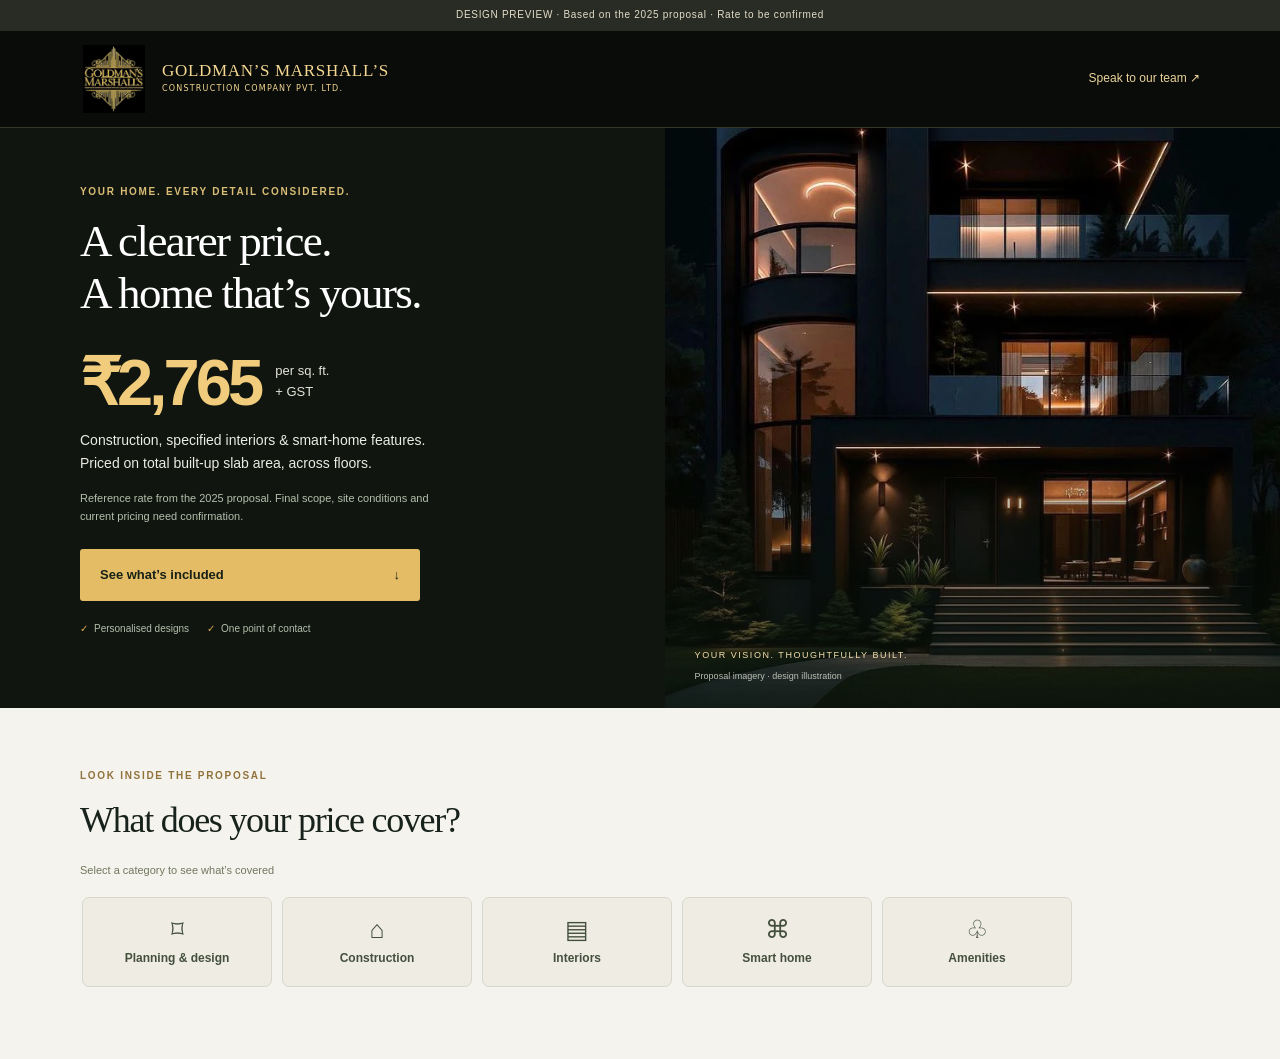
==== index.html @ bc07ee07 "changes to the layout." ====
<!doctype html><html lang="en"><head><meta charset="utf-8"><meta name="viewport" content="width=device-width,initial-scale=1"><meta name="theme-color" content="#111310"><title>Goldman’s Marshall’s · Your home, clearly priced</title><meta name="description" content="Explore the construction proposal, package inclusions, materials and pricing questions from Goldman’s Marshall’s."><link rel="stylesheet" href="style.css?v=6"></head><body><div class="draft">DESIGN PREVIEW · Based on the 2025 proposal · Rate to be confirmed</div><header><a class="identity" href="#top"><img src="assets/logo.webp" alt="Goldman’s Marshall’s"><span>GOLDMAN’S MARSHALL’S<small>CONSTRUCTION COMPANY PVT. LTD.</small></span></a><a class="header-call" href="tel:+917676246810">Speak to our team ↗</a></header><main id="top"><section class="hero"><div class="quote"><p class="eyebrow">YOUR HOME. EVERY DETAIL CONSIDERED.</p><h1>A clearer price.<br>A home that’s yours.</h1><div class="price"><span>₹2,765</span><div>per sq. ft.<br><b>+ GST</b></div></div><p class="price-context">Construction, specified interiors & smart-home features.<br>Priced on total built-up slab area, across floors.</p><p class="rate-note">Reference rate from the 2025 proposal. Final scope, site conditions and current pricing need confirmation.</p><a href="#offerings" class="button gold">See what’s included <span>↓</span></a><div class="hero-meta"><span>Personalised designs</span><span>One point of contact</span></div></div><div class="hero-image"><img src="assets/villa.webp" alt="Contemporary villa illustration from the company proposal"><span>YOUR VISION. THOUGHTFULLY BUILT.</span><small>Proposal imagery · design illustration</small></div></section><section class="offer-section" id="offerings"><div class="section-heading"><div><p class="eyebrow">LOOK INSIDE THE PROPOSAL</p><h2>What does your price cover?</h2></div><p>Start with what matters to you.<br>Open a category for the details.</p></div><div class="legend"><span><i class="dot included"></i>Included, within stated scope</span><span><i class="dot extra"></i>Additional cost</span><span><i class="dot confirm"></i>Confirm scope</span></div><div class="offerings">
<details class="category"><summary><span class="num">01</span><span class="summary-text"><b>Planning & design</b><small>From your family’s brief to working drawings</small></span><span class="plus" aria-hidden="true">+</span></summary><div class="category-body"><p class="intro">A plan shaped around the way you want to live.</p><details class="sub"><summary>Architecture & drawings <span>+</span></summary><div><p>2D planning, 3D elevation, GFC drawings, Vastu and structural design are listed in the proposal. PDF drawing copies are shared with the plot owner.</p><p class="tag">Included within proposal scope</p></div></details><details class="sub"><summary>How the design process works <span>+</span></summary><div><ol><li>Architect takes a design brief from the family.</li><li>One or two floor-plan options are presented after 7–10 days.</li><li>Feedback is incorporated before the elevation design.</li></ol><p>The proposal mentions unlimited design changes in its overview, while the process describes typical iterations. Agree the change process in the contract.</p></div></details><details class="sub"><summary>Soil testing, survey & approvals <span>+</span></summary><div><p>Site survey and soil testing are included. Assistance with approvals is described; government approval fees, permissions, borewell/tubewell and electrical connections are excluded in the terms.</p><p class="tag amber">Fees & external connections cost extra</p></div></details></div></details>
<details class="category"><summary><span class="num">02</span><span class="summary-text"><b>Construction</b><small>Structure, materials, finishes & services</small></span><span class="plus" aria-hidden="true">+</span></summary><div class="category-body"><details class="sub"><summary>Structure & materials <span>+</span></summary><div><ul><li>JSW FE 550 D TMT steel.</li><li>M20/M25 RMC, or as specified by the structural engineer.</li><li>Ultratech / Birla / ACC cement.</li><li>Wire-cut red bricks; waterproofing and anti-termite treatment.</li></ul><p>Foundation assumptions: regular soil with bearing capacity of at least 180 kN/m² and depth up to 5 ft. Unusual soil, water or rock conditions can affect price and timeline.</p></div></details><details class="sub"><summary>Flooring & finish allowances <span>+</span></summary><div><dl><dt>Living room tiles</dt><dd>Up to ₹180 / sq. ft.</dd><dt>Bedroom tiles</dt><dd>Up to ₹160 / sq. ft.</dd><dt>Parking tiles</dt><dd>Up to ₹80 / sq. ft.</dd><dt>Bathroom fittings</dt><dd>Up to ₹60,000 / bathroom</dd></dl><p>Selection above the allowance costs extra. Tile adhesive fixing is listed as additional. Brand, size and installation details follow the agreed specification.</p></div></details><details class="sub"><summary>Doors, plumbing & electrical <span>+</span></summary><div><ul><li>Teak main door allowance up to ₹80,000.</li><li>Internal door allowance up to ₹16,000 per door.</li><li>White UPVC windows with toughened glass and mosquito mesh.</li><li>Ashirvad piping; electrical brands as specified in the proposal.</li><li>10,000-litre underground sump; additional capacity costs extra.</li></ul><p>One toilet per 1,000 sq. ft. of built-up area; additional toilets are charged separately. AC/networking and EV wiring need separate scope confirmation.</p></div></details><details class="sub"><summary>Site works & boundaries <span>+</span></summary><div><p>Compound wall, parapet, elevation, waterproofing, overhead tank and rainwater harvesting are listed, subject to their specification limits. Demolition, if needed, is charged at actuals.</p></div></details></div></details>
<details class="category"><summary><span class="num">03</span><span class="summary-text"><b>Interiors</b><small>Kitchen, wardrobes, TV unit & ceilings</small></span><span class="plus" aria-hidden="true">+</span></summary><div class="category-body"><details class="sub"><summary>Modular kitchen <span>+</span></summary><div><p>A 10-ft modular kitchen, subject to GFC drawings, with BWP plywood, laminate finish and soft-close hardware. Chimney and hob are listed.</p><p>One kitchen is included per 3,000 sq. ft. built-up area. Additional kitchens are charged pro-rata. Island kitchen and breakfast counter are additional.</p></div></details><details class="sub"><summary>Wardrobes, TV unit & false ceiling <span>+</span></summary><div><p>Wardrobes up to 6-ft wide per bedroom, extending to ceiling or false ceiling; TV unit, up to five decorative artificial plants and whole-house false ceiling as specified.</p><p>Dimensions, finishes and hardware follow the agreed design and detailed proposal.</p></div></details><details class="sub"><summary>What is a custom upgrade? <span>+</span></summary><div><p>Additional wall cladding, furniture, curtains, appliances and expanded interior work are separately priced. The overview and detailed specification overlap on items such as vanity; confirm these in the final schedule.</p><p class="tag amber">Custom additions priced separately</p></div></details></div></details>
<details class="category"><summary><span class="num">04</span><span class="summary-text"><b>Smart home automation</b><small>Convenience, safety & connected features</small></span><span class="plus" aria-hidden="true">+</span></summary><div class="category-body"><details class="sub"><summary>Features listed in the package <span>+</span></summary><div><ul><li>Smart switches and lights in the drawing room.</li><li>Gas-leakage sensor and washroom SOS alarm.</li><li>Two CCTV cameras in the detailed amenities list.</li><li>One main-door smart lock with VDP provisioning.</li></ul><p>Wall-mounted sensors are also listed; quantities and device specifications need confirmation.</p></div></details><details class="sub"><summary>Extended automation <span>+</span></summary><div><p>App-controlled appliances, synchronised speakers, curtain controllers, smoke detectors, irrigation and other expanded automation are described as additional-cost options.</p><p class="tag amber">Additional cost</p></div></details></div></details>
<details class="category"><summary><span class="num">05</span><span class="summary-text"><b>Amenities</b><small>Outdoor spaces, parking & thoughtful additions</small></span><span class="plus" aria-hidden="true">+</span></summary><div class="category-body"><details class="sub"><summary>Garden, parking & rainwater harvesting <span>+</span></summary><div><p>The detailed proposal lists a 10 × 10 ft artificial terrace garden or natural ground-floor lawn, layout-dependent parking and 4,000-litre rainwater harvesting.</p><p class="tag outline">Garden scope needs confirmation</p><p>Terrace gardens also appear in exclusion lists. The exact surface, size and type must be agreed before this is presented as included.</p></div></details><details class="sub"><summary>Optional amenities <span>+</span></summary><div><p>Swimming pool, home theatre, elevator, pergola, barbecue and natural-grass terrace garden are excluded or separately priced. Bathtub/Jacuzzi is additional in the detailed specification.</p><p>Courtyard, double-height areas, acupressure path and healthcare area appear in the overview but need a confirmed scope and layout.</p></div></details></div></details>
</div></section></main><script src="app.js?v=6"></script></body></html>
---- style.css ----
:root{--ink:#18221c;--gold:#d9ad50;--paper:#f5f3ed;--line:#dcded5;--muted:#647064}*{box-sizing:border-box}html{scroll-behavior:smooth;scroll-padding-top:18px}body{margin:0;font:15px/1.65 -apple-system,BlinkMacSystemFont,"Segoe UI",sans-serif;color:var(--ink);background:var(--paper)}.draft{background:#282c24;color:#e4ddc9;text-align:center;padding:7px 14px;font-size:10px;letter-spacing:.07em}header{background:#0a0c0a;display:flex;justify-content:space-between;align-items:center;padding:14px max(24px,calc((100vw - 1120px)/2));color:#f4d791;border-bottom:1px solid #34392e}.identity{display:flex;align-items:center;gap:14px;text-decoration:none;color:inherit}.identity img{width:68px;height:68px;object-fit:contain}.identity span{font:17px Georgia,serif;letter-spacing:.04em}.identity small{display:block;font:8px/2 system-ui;letter-spacing:.15em}.header-call{color:#ecd49a;text-decoration:none;font-size:12px}main{max-width:1280px;margin:auto}a{color:inherit}.hero{display:grid;grid-template-columns:1.08fr 1fr;background:#10150f;color:#fff;min-height:580px}.quote{padding:56px 36px 40px 80px}.eyebrow{font-size:10px;font-weight:650;letter-spacing:.17em;color:#90723b;margin:0 0 16px}.quote .eyebrow{color:#d9bd77}h1,h2{font-family:Georgia,'Times New Roman',serif;font-weight:400;letter-spacing:-.035em;line-height:1.15}h1{font-size:45px;margin:0 0 30px}.price{display:flex;gap:15px;align-items:center;margin:0 0 14px}.price>span{font-size:65px;letter-spacing:-.06em;font-weight:600;color:#f0cc7c;line-height:1}.price>div{font-size:13px;line-height:1.6;color:#e5e4d9}.price b{font-weight:400}.price-context{font-size:14px;line-height:1.7;color:#ebece3}.rate-note{font-size:11px;line-height:1.6;color:#b5bfac;max-width:365px}.button{display:flex;text-decoration:none;align-items:center;justify-content:space-between;gap:25px;padding:15px 20px;border-radius:3px;font-size:13px;font-weight:650;max-width:340px;min-height:48px}.gold{background:#e4bc65;color:#172016;margin-top:24px}.gold:hover{background:#f1cf86}.hero-meta{display:flex;gap:18px;font-size:10px;color:#b5bfac;margin-top:20px}.hero-meta span:before{content:'✓';color:var(--gold);margin-right:6px}.hero-image{position:relative;overflow:hidden;min-height:520px}.hero-image>img{width:100%;height:100%;object-fit:cover;position:absolute}.hero-image:after{content:'';position:absolute;inset:0;background:linear-gradient(0deg,#0b140bc9,transparent 50%)}.hero-image>span,.hero-image>small{position:absolute;z-index:1;left:30px;bottom:45px;color:#f3dfac;font-size:9px;letter-spacing:.17em}.hero-image>small{bottom:24px;color:#bbc0b5;font-size:9px;letter-spacing:0}.offer-section,.faq-section{padding:60px 80px}.section-heading{display:flex;justify-content:space-between;align-items:end;gap:24px}.section-heading>p{color:var(--muted);font-size:13px}h2{font-size:36px;margin:0 0 20px}.legend{display:flex;flex-wrap:wrap;gap:18px;font-size:10px;color:#697260;padding:0 0 22px}.dot{width:6px;height:6px;border-radius:50%;display:inline-block;margin-right:5px}.included{background:#49785b}.extra{background:#b88937}.confirm{background:#929784}.category{border-top:1px solid #cdd3c6}.category:last-child{border-bottom:1px solid #cdd3c6}summary{cursor:pointer;list-style:none;display:flex;align-items:center;gap:20px;min-height:84px}summary::-webkit-details-marker{display:none}.num{font-family:Georgia,serif;color:#9c834e;font-size:17px}.summary-text{flex:1}.summary-text b{display:block;font-weight:500;font-size:20px;letter-spacing:-.02em}.summary-text small{font-size:12px;color:var(--muted);display:block;margin-top:1px}.plus{font-size:26px;font-weight:200;color:#817448}.category[open]>summary>.plus{transform:rotate(45deg)}.category[open]>summary{color:#37503a}.category-body{margin:0 0 25px 40px;border-left:2px solid #dbcc9f;padding:0 0 0 22px}.intro{font-size:13px;color:var(--muted);margin:0 0 10px}.sub{border-bottom:1px solid #e1e2d9}.sub:last-child{border:0}.sub summary{font-size:14px;min-height:52px;justify-content:space-between;font-weight:600}.sub summary span,.faq summary span{margin-left:auto;color:#9c834e}.sub[open]>summary span,.faq[open]>summary span{transform:rotate(45deg)}.sub>div{padding:0 0 14px;color:#535d50;font-size:13px}.sub p{margin:7px 0 12px}.sub ul,.sub ol{padding-left:18px}.sub li{margin:6px 0}.tag{font-size:10px!important;display:inline-block;background:#e5ede0;color:#36573c;padding:4px 9px;border-radius:3px}.tag.amber{background:#eee4cc;color:#7b5d26}.tag.outline{border:1px solid #bba66a;background:none;color:#7b5d26}dl{display:grid;grid-template-columns:1fr 1fr;font-size:12px;gap:8px}dd{margin:0;text-align:right;font-weight:600}.estimate-section{display:grid;grid-template-columns:1fr 1fr;gap:70px;background:#e9ecdf;padding:50px 80px}.estimate-section>div>p:not(.eyebrow){color:#5c6755;font-size:13px;max-width:340px}.calculator{background:#f8f9f2;border:1px solid #d5dccb;padding:26px}.calculator label{display:flex;justify-content:space-between;font-size:12px;font-weight:600}.calculator label span{color:#7b846f;font-weight:400}input{width:100%;margin-top:10px;border:1px solid #aeb99c;background:#fff;color:#23341f;border-radius:3px;padding:12px;font:26px/1.2 Georgia;min-height:50px}#area-help,.calc-note{font-size:10px;color:#6b7660;line-height:1.6}.calc-line{display:flex;justify-content:space-between;align-items:center;border-top:1px solid #d3dac9;padding-top:15px;margin-top:18px;gap:12px}.calc-line span{font-size:11px}.calc-line strong{font:28px Georgia;white-space:nowrap}.calc-note{margin-bottom:0}.faq{border-bottom:1px solid #d6dcd0}.faq summary{font-size:15px;min-height:65px;font-weight:500}.faq p{font-size:13px;color:#5b6655;margin:0 0 22px;max-width:750px}.contact{background:#182218;color:#e9edde;padding:55px 80px}.contact h2{font-size:39px}.contact .eyebrow{color:#e0bf72}.contact>p:not(.eyebrow){font-size:13px;color:#bec8b4}.email{display:inline-block;color:#ddc58f;font-size:12px;margin-top:22px;text-underline-offset:5px}footer{max-width:1280px;margin:auto;padding:30px 80px 40px;color:#626d59}footer p{font-size:11px;margin:3px 0}footer small{font-size:10px;display:block;margin-top:16px;color:#7c8475}.mobile-bar{display:none}:focus-visible{outline:3px solid #b88b2b;outline-offset:4px}@media(min-width:1281px){.hero{margin-top:24px}.offer-section{padding-top:65px}}@media(max-width:760px){.draft{font-size:8px;padding:5px 8px;letter-spacing:.03em}header{padding:8px 18px;min-height:66px}.identity{gap:10px}.identity img{width:46px;height:48px}.identity span{font-size:11px;letter-spacing:.015em}.identity small{font-size:6px;letter-spacing:.07em}.header-call{font-size:10px;max-width:72px;text-align:right;line-height:1.4}.hero{display:block;min-height:0}.quote{padding:25px 23px 23px}.quote .eyebrow{font-size:8px;margin-bottom:12px}h1{font-size:33px;margin-bottom:22px;line-height:1.12}.price>span{font-size:60px}.price>div{font-size:12px}.price{margin-bottom:12px}.price-context{font-size:12px;margin-bottom:10px}.rate-note{font-size:9px;max-width:330px;line-height:1.6}.quote .button{max-width:none;margin-top:17px;padding:13px 17px;min-height:47px}.hero-meta{font-size:9px;gap:15px;margin-top:15px}.hero-image{min-height:190px;max-height:220px;height:190px}.hero-image img{object-position:center 46%}.hero-image>span{bottom:33px;left:23px;font-size:8px}.hero-image>small{bottom:15px;left:23px;font-size:8px}.offer-section,.faq-section{padding:34px 23px}.section-heading{display:block}.section-heading>p{font-size:12px;margin:0 0 20px}.eyebrow{font-size:8px;margin-bottom:11px}h2{font-size:28px;margin-bottom:14px}.legend{gap:8px 13px;font-size:8px;padding-bottom:17px}.category summary{min-height:78px;gap:12px}.num{font-size:14px}.summary-text b{font-size:17px}.summary-text small{font-size:10px}.plus{font-size:24px}.category-body{margin-left:25px;padding-left:14px;margin-bottom:22px}.sub summary{min-height:54px;font-size:12px;gap:8px}.sub>div{font-size:12px}.sub li{margin:8px 0}dl{font-size:11px}.estimate-section{grid-template-columns:1fr;gap:8px;padding:32px 23px}.estimate-section h2 br{display:none}.estimate-section>div>p:not(.eyebrow){font-size:12px}.calculator{padding:20px}.calc-line strong{font-size:25px}.faq summary{font-size:13px;min-height:65px}.faq p{font-size:12px}.contact{padding:34px 23px}.contact h2{font-size:29px}.contact .button{max-width:none}footer{padding:25px 23px 100px}.mobile-bar{display:flex;position:fixed;z-index:5;bottom:0;left:0;right:0;background:#f7f5edee;backdrop-filter:blur(12px);border-top:1px solid #c9cfbf;gap:10px;padding:10px 14px calc(10px + env(safe-area-inset-bottom));box-shadow:0 -5px 25px #10200e10}.mobile-bar a{text-decoration:none;font-size:11px;flex:1;text-align:center;padding:12px 5px;border:1px solid #a9b09c;border-radius:3px;min-height:44px}.mobile-bar a:last-child{background:#1e331e;color:#f2e8cd;border-color:#1e331e}html{scroll-padding-bottom:80px}}@media(prefers-reduced-motion:reduce){html{scroll-behavior:auto}}
/* Compact category selector with inline disclosure */
.offerings{display:flex;gap:10px;overflow-x:auto;padding:2px 2px 12px;scroll-snap-type:x mandatory;scrollbar-width:thin;scrollbar-color:#b2a178 transparent}.offer-tile{font:inherit;flex:1;min-width:130px;max-width:190px;min-height:90px;padding:14px 12px;display:flex;align-items:center;justify-content:center;flex-direction:column;gap:9px;background:#eeece3;color:#44503d;border:1px solid #d5d8ca;border-radius:7px;cursor:pointer;scroll-snap-align:start}.offer-tile:hover{background:#e5e7d9}.offer-tile.selected{background:#1e321f;border-color:#1e321f;color:#f0d99c}.tile-symbol{font-size:25px;line-height:1}.tile-title{font-size:12px;font-weight:600;line-height:1.3;text-align:center}.swipe-hint{font-size:11px;color:#70785f;margin:0 0 15px}.offering-panel{background:#eeefe5;border:1px solid #d2d8c4;border-radius:8px;margin-top:10px;padding:24px 28px}.offering-panel[hidden]{display:none}.inline-heading{display:flex;align-items:center;justify-content:space-between;gap:20px;padding-bottom:16px;border-bottom:1px solid #cfd7c0}.inline-heading .eyebrow{font-size:8px;margin:0 0 6px}.inline-heading h3{font:26px/1.2 Georgia,serif;margin:0}.panel-close{border:1px solid #c5ceb7;background:transparent;border-radius:50%;width:36px;height:36px;font:24px system-ui;color:#425739;cursor:pointer;flex-shrink:0}#panel-body .category-body{margin:15px 0 0;padding:0;border:0}#panel-body .sub summary{min-height:52px}#panel-body .sub>div{max-width:800px}.section-heading>p{display:none}.legend{display:none}@media(max-width:760px){.offerings{gap:8px;margin-right:-7px}.offer-tile{flex:0 0 100px;min-width:100px;min-height:86px;padding:12px 8px;gap:8px}.tile-title{font-size:11px}.tile-symbol{font-size:23px}.offering-panel{padding:19px 17px;margin-top:6px}.inline-heading h3{font-size:23px}.swipe-hint{font-size:10px}.offer-section{padding-bottom:30px}}

/* Keep source detail content hidden before the selector initializes. */
.offerings > .category{display:none}

.sub-tiles{display:flex;gap:8px;overflow-x:auto;padding:4px 1px 12px;scroll-snap-type:x mandatory}.sub-tile{font:600 12px/1.4 system-ui;text-align:center;flex:1;min-width:145px;min-height:66px;padding:12px;border:1px solid #c6cdb9;border-radius:5px;background:#f7f6ee;color:#425139;cursor:pointer;scroll-snap-align:start}.sub-tile.selected{background:#dacc9e;border-color:#aa9255;color:#27361f}.sub-explanation{border-top:1px solid #cdd5bf;padding-top:15px;font-size:13px;color:#535d50}.sub-explanation[hidden]{display:none}.sub-explanation p{margin:7px 0 12px}.sub-explanation ol{padding-left:20px}@media(max-width:760px){.sub-tile{flex:0 0 145px;font-size:11px}.sub-explanation{font-size:12px}}
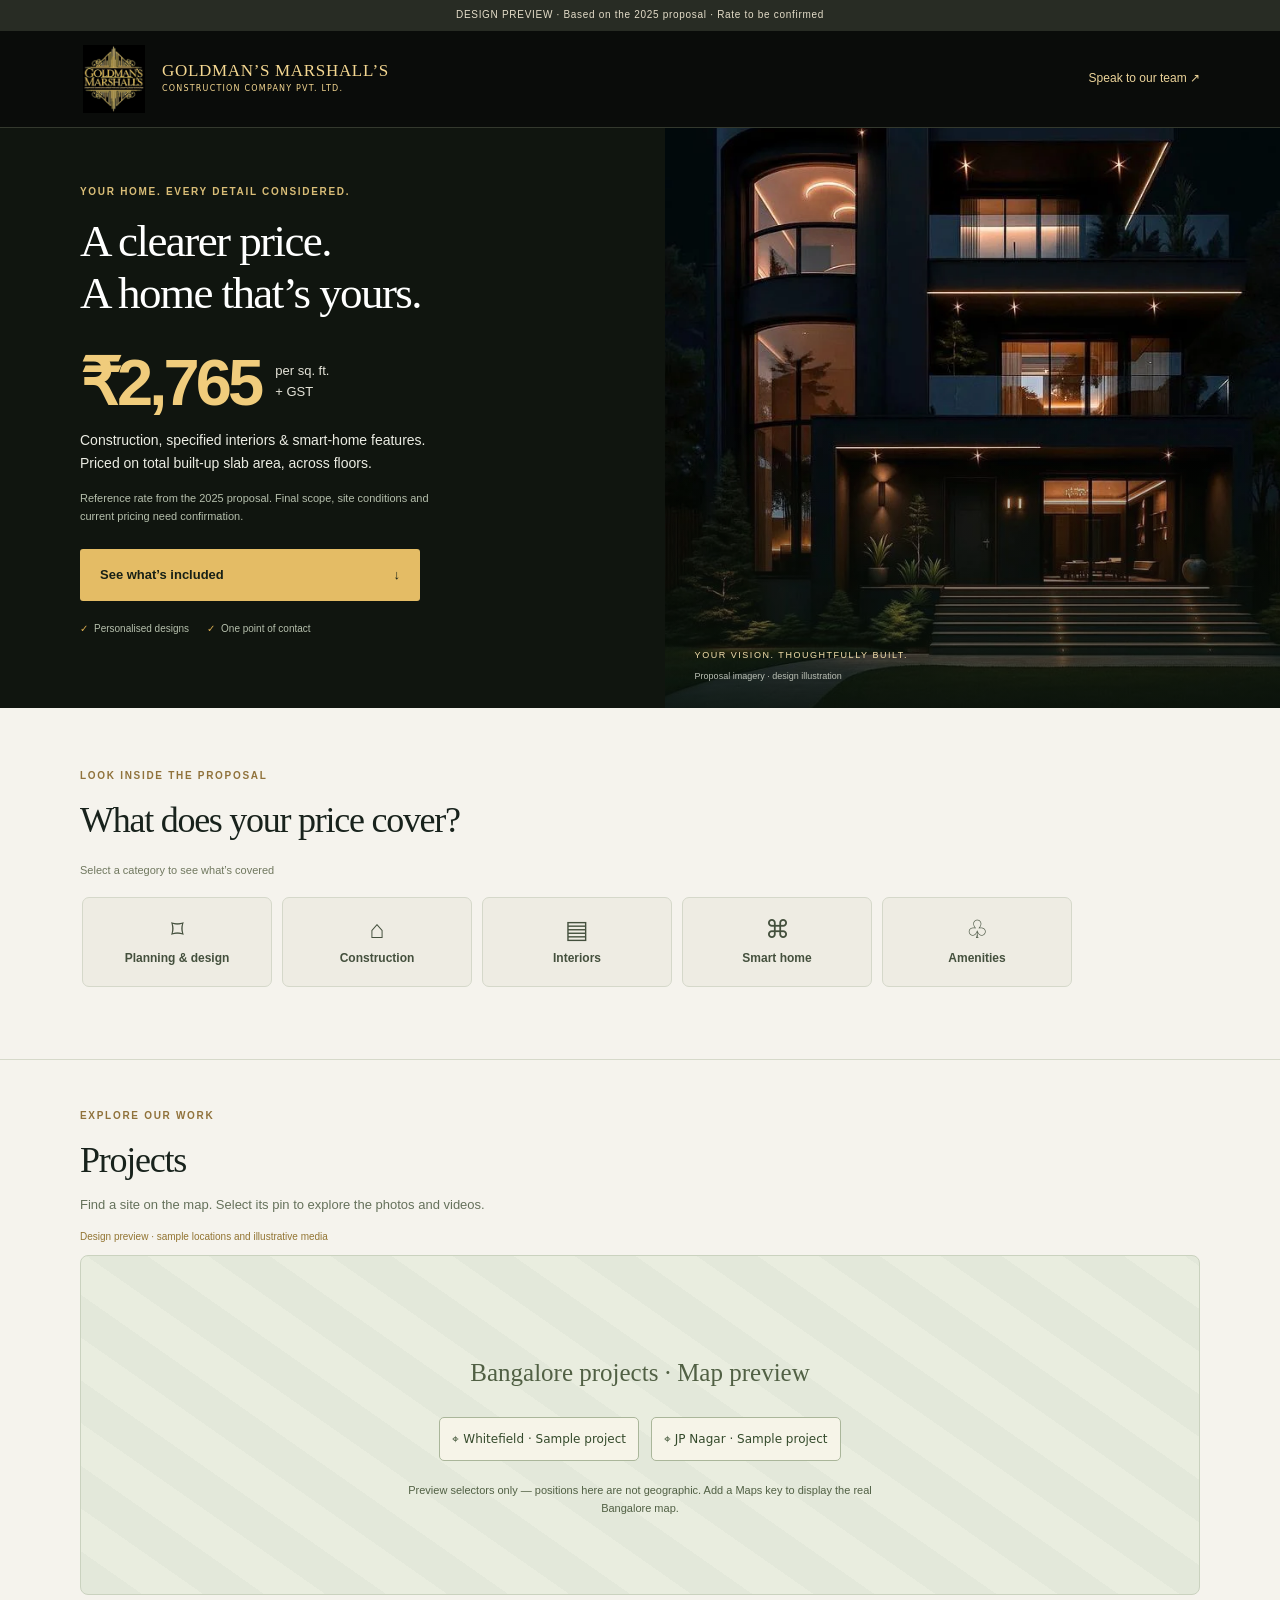
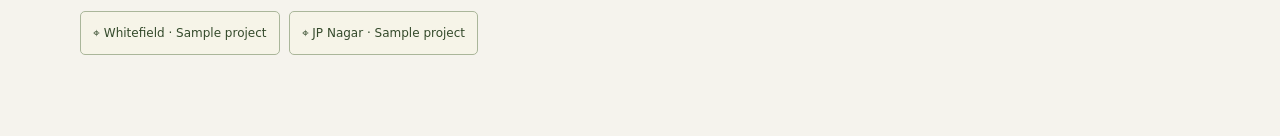
==== commit 413b7e15: "updated with Bangalore map pin location." ====
--- a/index.html
+++ b/index.html
@@ -1,7 +1,7 @@
-<!doctype html><html lang="en"><head><meta charset="utf-8"><meta name="viewport" content="width=device-width,initial-scale=1"><meta name="theme-color" content="#111310"><title>Goldman’s Marshall’s · Your home, clearly priced</title><meta name="description" content="Explore the construction proposal, package inclusions, materials and pricing questions from Goldman’s Marshall’s."><link rel="stylesheet" href="style.css?v=6"></head><body><div class="draft">DESIGN PREVIEW · Based on the 2025 proposal · Rate to be confirmed</div><header><a class="identity" href="#top"><img src="assets/logo.webp" alt="Goldman’s Marshall’s"><span>GOLDMAN’S MARSHALL’S<small>CONSTRUCTION COMPANY PVT. LTD.</small></span></a><a class="header-call" href="tel:+917676246810">Speak to our team ↗</a></header><main id="top"><section class="hero"><div class="quote"><p class="eyebrow">YOUR HOME. EVERY DETAIL CONSIDERED.</p><h1>A clearer price.<br>A home that’s yours.</h1><div class="price"><span>₹2,765</span><div>per sq. ft.<br><b>+ GST</b></div></div><p class="price-context">Construction, specified interiors & smart-home features.<br>Priced on total built-up slab area, across floors.</p><p class="rate-note">Reference rate from the 2025 proposal. Final scope, site conditions and current pricing need confirmation.</p><a href="#offerings" class="button gold">See what’s included <span>↓</span></a><div class="hero-meta"><span>Personalised designs</span><span>One point of contact</span></div></div><div class="hero-image"><img src="assets/villa.webp" alt="Contemporary villa illustration from the company proposal"><span>YOUR VISION. THOUGHTFULLY BUILT.</span><small>Proposal imagery · design illustration</small></div></section><section class="offer-section" id="offerings"><div class="section-heading"><div><p class="eyebrow">LOOK INSIDE THE PROPOSAL</p><h2>What does your price cover?</h2></div><p>Start with what matters to you.<br>Open a category for the details.</p></div><div class="legend"><span><i class="dot included"></i>Included, within stated scope</span><span><i class="dot extra"></i>Additional cost</span><span><i class="dot confirm"></i>Confirm scope</span></div><div class="offerings">
+<!doctype html><html lang="en"><head><meta charset="utf-8"><meta name="viewport" content="width=device-width,initial-scale=1"><meta name="theme-color" content="#111310"><title>Goldman’s Marshall’s · Your home, clearly priced</title><meta name="description" content="Explore the construction proposal, package inclusions, materials and pricing questions from Goldman’s Marshall’s."><link rel="stylesheet" href="style.css?v=7"></head><body><div class="draft">DESIGN PREVIEW · Based on the 2025 proposal · Rate to be confirmed</div><header><a class="identity" href="#top"><img src="assets/logo.webp" alt="Goldman’s Marshall’s"><span>GOLDMAN’S MARSHALL’S<small>CONSTRUCTION COMPANY PVT. LTD.</small></span></a><a class="header-call" href="tel:+917676246810">Speak to our team ↗</a></header><main id="top"><section class="hero"><div class="quote"><p class="eyebrow">YOUR HOME. EVERY DETAIL CONSIDERED.</p><h1>A clearer price.<br>A home that’s yours.</h1><div class="price"><span>₹2,765</span><div>per sq. ft.<br><b>+ GST</b></div></div><p class="price-context">Construction, specified interiors & smart-home features.<br>Priced on total built-up slab area, across floors.</p><p class="rate-note">Reference rate from the 2025 proposal. Final scope, site conditions and current pricing need confirmation.</p><a href="#offerings" class="button gold">See what’s included <span>↓</span></a><div class="hero-meta"><span>Personalised designs</span><span>One point of contact</span></div></div><div class="hero-image"><img src="assets/villa.webp" alt="Contemporary villa illustration from the company proposal"><span>YOUR VISION. THOUGHTFULLY BUILT.</span><small>Proposal imagery · design illustration</small></div></section><section class="offer-section" id="offerings"><div class="section-heading"><div><p class="eyebrow">LOOK INSIDE THE PROPOSAL</p><h2>What does your price cover?</h2></div><p>Start with what matters to you.<br>Open a category for the details.</p></div><div class="legend"><span><i class="dot included"></i>Included, within stated scope</span><span><i class="dot extra"></i>Additional cost</span><span><i class="dot confirm"></i>Confirm scope</span></div><div class="offerings">
 <details class="category"><summary><span class="num">01</span><span class="summary-text"><b>Planning & design</b><small>From your family’s brief to working drawings</small></span><span class="plus" aria-hidden="true">+</span></summary><div class="category-body"><p class="intro">A plan shaped around the way you want to live.</p><details class="sub"><summary>Architecture & drawings <span>+</span></summary><div><p>2D planning, 3D elevation, GFC drawings, Vastu and structural design are listed in the proposal. PDF drawing copies are shared with the plot owner.</p><p class="tag">Included within proposal scope</p></div></details><details class="sub"><summary>How the design process works <span>+</span></summary><div><ol><li>Architect takes a design brief from the family.</li><li>One or two floor-plan options are presented after 7–10 days.</li><li>Feedback is incorporated before the elevation design.</li></ol><p>The proposal mentions unlimited design changes in its overview, while the process describes typical iterations. Agree the change process in the contract.</p></div></details><details class="sub"><summary>Soil testing, survey & approvals <span>+</span></summary><div><p>Site survey and soil testing are included. Assistance with approvals is described; government approval fees, permissions, borewell/tubewell and electrical connections are excluded in the terms.</p><p class="tag amber">Fees & external connections cost extra</p></div></details></div></details>
 <details class="category"><summary><span class="num">02</span><span class="summary-text"><b>Construction</b><small>Structure, materials, finishes & services</small></span><span class="plus" aria-hidden="true">+</span></summary><div class="category-body"><details class="sub"><summary>Structure & materials <span>+</span></summary><div><ul><li>JSW FE 550 D TMT steel.</li><li>M20/M25 RMC, or as specified by the structural engineer.</li><li>Ultratech / Birla / ACC cement.</li><li>Wire-cut red bricks; waterproofing and anti-termite treatment.</li></ul><p>Foundation assumptions: regular soil with bearing capacity of at least 180 kN/m² and depth up to 5 ft. Unusual soil, water or rock conditions can affect price and timeline.</p></div></details><details class="sub"><summary>Flooring & finish allowances <span>+</span></summary><div><dl><dt>Living room tiles</dt><dd>Up to ₹180 / sq. ft.</dd><dt>Bedroom tiles</dt><dd>Up to ₹160 / sq. ft.</dd><dt>Parking tiles</dt><dd>Up to ₹80 / sq. ft.</dd><dt>Bathroom fittings</dt><dd>Up to ₹60,000 / bathroom</dd></dl><p>Selection above the allowance costs extra. Tile adhesive fixing is listed as additional. Brand, size and installation details follow the agreed specification.</p></div></details><details class="sub"><summary>Doors, plumbing & electrical <span>+</span></summary><div><ul><li>Teak main door allowance up to ₹80,000.</li><li>Internal door allowance up to ₹16,000 per door.</li><li>White UPVC windows with toughened glass and mosquito mesh.</li><li>Ashirvad piping; electrical brands as specified in the proposal.</li><li>10,000-litre underground sump; additional capacity costs extra.</li></ul><p>One toilet per 1,000 sq. ft. of built-up area; additional toilets are charged separately. AC/networking and EV wiring need separate scope confirmation.</p></div></details><details class="sub"><summary>Site works & boundaries <span>+</span></summary><div><p>Compound wall, parapet, elevation, waterproofing, overhead tank and rainwater harvesting are listed, subject to their specification limits. Demolition, if needed, is charged at actuals.</p></div></details></div></details>
 <details class="category"><summary><span class="num">03</span><span class="summary-text"><b>Interiors</b><small>Kitchen, wardrobes, TV unit & ceilings</small></span><span class="plus" aria-hidden="true">+</span></summary><div class="category-body"><details class="sub"><summary>Modular kitchen <span>+</span></summary><div><p>A 10-ft modular kitchen, subject to GFC drawings, with BWP plywood, laminate finish and soft-close hardware. Chimney and hob are listed.</p><p>One kitchen is included per 3,000 sq. ft. built-up area. Additional kitchens are charged pro-rata. Island kitchen and breakfast counter are additional.</p></div></details><details class="sub"><summary>Wardrobes, TV unit & false ceiling <span>+</span></summary><div><p>Wardrobes up to 6-ft wide per bedroom, extending to ceiling or false ceiling; TV unit, up to five decorative artificial plants and whole-house false ceiling as specified.</p><p>Dimensions, finishes and hardware follow the agreed design and detailed proposal.</p></div></details><details class="sub"><summary>What is a custom upgrade? <span>+</span></summary><div><p>Additional wall cladding, furniture, curtains, appliances and expanded interior work are separately priced. The overview and detailed specification overlap on items such as vanity; confirm these in the final schedule.</p><p class="tag amber">Custom additions priced separately</p></div></details></div></details>
 <details class="category"><summary><span class="num">04</span><span class="summary-text"><b>Smart home automation</b><small>Convenience, safety & connected features</small></span><span class="plus" aria-hidden="true">+</span></summary><div class="category-body"><details class="sub"><summary>Features listed in the package <span>+</span></summary><div><ul><li>Smart switches and lights in the drawing room.</li><li>Gas-leakage sensor and washroom SOS alarm.</li><li>Two CCTV cameras in the detailed amenities list.</li><li>One main-door smart lock with VDP provisioning.</li></ul><p>Wall-mounted sensors are also listed; quantities and device specifications need confirmation.</p></div></details><details class="sub"><summary>Extended automation <span>+</span></summary><div><p>App-controlled appliances, synchronised speakers, curtain controllers, smoke detectors, irrigation and other expanded automation are described as additional-cost options.</p><p class="tag amber">Additional cost</p></div></details></div></details>
 <details class="category"><summary><span class="num">05</span><span class="summary-text"><b>Amenities</b><small>Outdoor spaces, parking & thoughtful additions</small></span><span class="plus" aria-hidden="true">+</span></summary><div class="category-body"><details class="sub"><summary>Garden, parking & rainwater harvesting <span>+</span></summary><div><p>The detailed proposal lists a 10 × 10 ft artificial terrace garden or natural ground-floor lawn, layout-dependent parking and 4,000-litre rainwater harvesting.</p><p class="tag outline">Garden scope needs confirmation</p><p>Terrace gardens also appear in exclusion lists. The exact surface, size and type must be agreed before this is presented as included.</p></div></details><details class="sub"><summary>Optional amenities <span>+</span></summary><div><p>Swimming pool, home theatre, elevator, pergola, barbecue and natural-grass terrace garden are excluded or separately priced. Bathtub/Jacuzzi is additional in the detailed specification.</p><p>Courtyard, double-height areas, acupressure path and healthcare area appear in the overview but need a confirmed scope and layout.</p></div></details></div></details>
-</div></section></main><script src="app.js?v=6"></script></body></html>
+</div></section><section class="projects-section" id="projects"><p class="eyebrow">EXPLORE OUR WORK</p><h2>Projects</h2><p class="projects-intro">Find a site on the map. Select its pin to explore the photos and videos.</p><p class="project-preview-note">Design preview · sample locations and illustrative media</p><div id="project-map" aria-label="Bangalore construction projects"></div><div id="project-selector" class="project-selector" aria-label="Choose a project"></div><section id="project-detail" class="project-detail" aria-live="polite" hidden><p class="eyebrow" id="project-status"></p><h3 id="project-name"></h3><p id="project-description"></p><p class="swipe-hint">Swipe across to explore photos & videos →</p><div id="project-media" class="project-media"></div></section></section></main><script src="app.js?v=7"></script><script src="projects-data.js?v=7"></script><script src="projects.js?v=7"></script></body></html>
--- a/style.css
+++ b/style.css
@@ -6,3 +6,4 @@
 .offerings > .category{display:none}
 
 .sub-tiles{display:flex;gap:8px;overflow-x:auto;padding:4px 1px 12px;scroll-snap-type:x mandatory}.sub-tile{font:600 12px/1.4 system-ui;text-align:center;flex:1;min-width:145px;min-height:66px;padding:12px;border:1px solid #c6cdb9;border-radius:5px;background:#f7f6ee;color:#425139;cursor:pointer;scroll-snap-align:start}.sub-tile.selected{background:#dacc9e;border-color:#aa9255;color:#27361f}.sub-explanation{border-top:1px solid #cdd5bf;padding-top:15px;font-size:13px;color:#535d50}.sub-explanation[hidden]{display:none}.sub-explanation p{margin:7px 0 12px}.sub-explanation ol{padding-left:20px}@media(max-width:760px){.sub-tile{flex:0 0 145px;font-size:11px}.sub-explanation{font-size:12px}}
+.projects-section{padding:48px 80px 65px;border-top:1px solid #d6d9ca}.projects-intro{color:#65715b;font-size:13px}.project-preview-note{font-size:10px;color:#927432}.projects-section h2{margin-bottom:12px}#project-map{height:340px;border:1px solid #cad2bf;border-radius:8px;overflow:hidden}.map-placeholder{background:repeating-linear-gradient(35deg,#e3e8da,#e3e8da 35px,#e9eddf 35px,#e9eddf 70px);display:flex;flex-direction:column;align-items:center;justify-content:center;text-align:center;padding:25px;color:#516044}.map-placeholder>p{font:25px Georgia}.map-placeholder small{max-width:480px;font-size:11px}.sample-pins{display:flex;gap:12px;flex-wrap:wrap;justify-content:center;margin:5px 0 20px}.sample-pins button,.project-button{font:12px system-ui;color:#344a2b;background:#f6f4e8;border:1px solid #aab69a;border-radius:5px;padding:12px;cursor:pointer;min-height:44px}.project-selector{display:flex;gap:9px;overflow-x:auto;padding:16px 0}.project-button{white-space:nowrap}.project-button[aria-pressed=true]{background:#233d25;color:#efdcab}.project-detail{background:#eeefe5;border:1px solid #d2d8c4;padding:25px;border-radius:8px;margin-top:6px}.project-detail[hidden]{display:none}.project-detail h3{font:27px Georgia;margin:0 0 12px}.project-detail>p:not(.eyebrow){font-size:12px;color:#647059}.project-media{display:flex;gap:14px;overflow-x:auto;scroll-snap-type:x mandatory;padding:8px 0 15px}.project-media figure{margin:0;flex:0 0 300px;scroll-snap-align:start}.project-media img,.project-media video{width:100%;height:220px;object-fit:cover;background:#142014;border-radius:6px;display:block}.project-media figcaption{font-size:10px;color:#6c735f;padding:8px 0}.empty-media{font-size:13px;padding:25px;background:#e1e5d6;width:100%}@media(max-width:760px){.projects-section{padding:32px 23px 45px}#project-map{height:310px}.map-placeholder{padding:20px}.map-placeholder>p{font-size:22px}.project-detail{padding:18px}.project-media figure{flex-basis:85%}.project-media img,.project-media video{height:200px}.sample-pins{flex-direction:column}.project-detail h3{font-size:23px}}
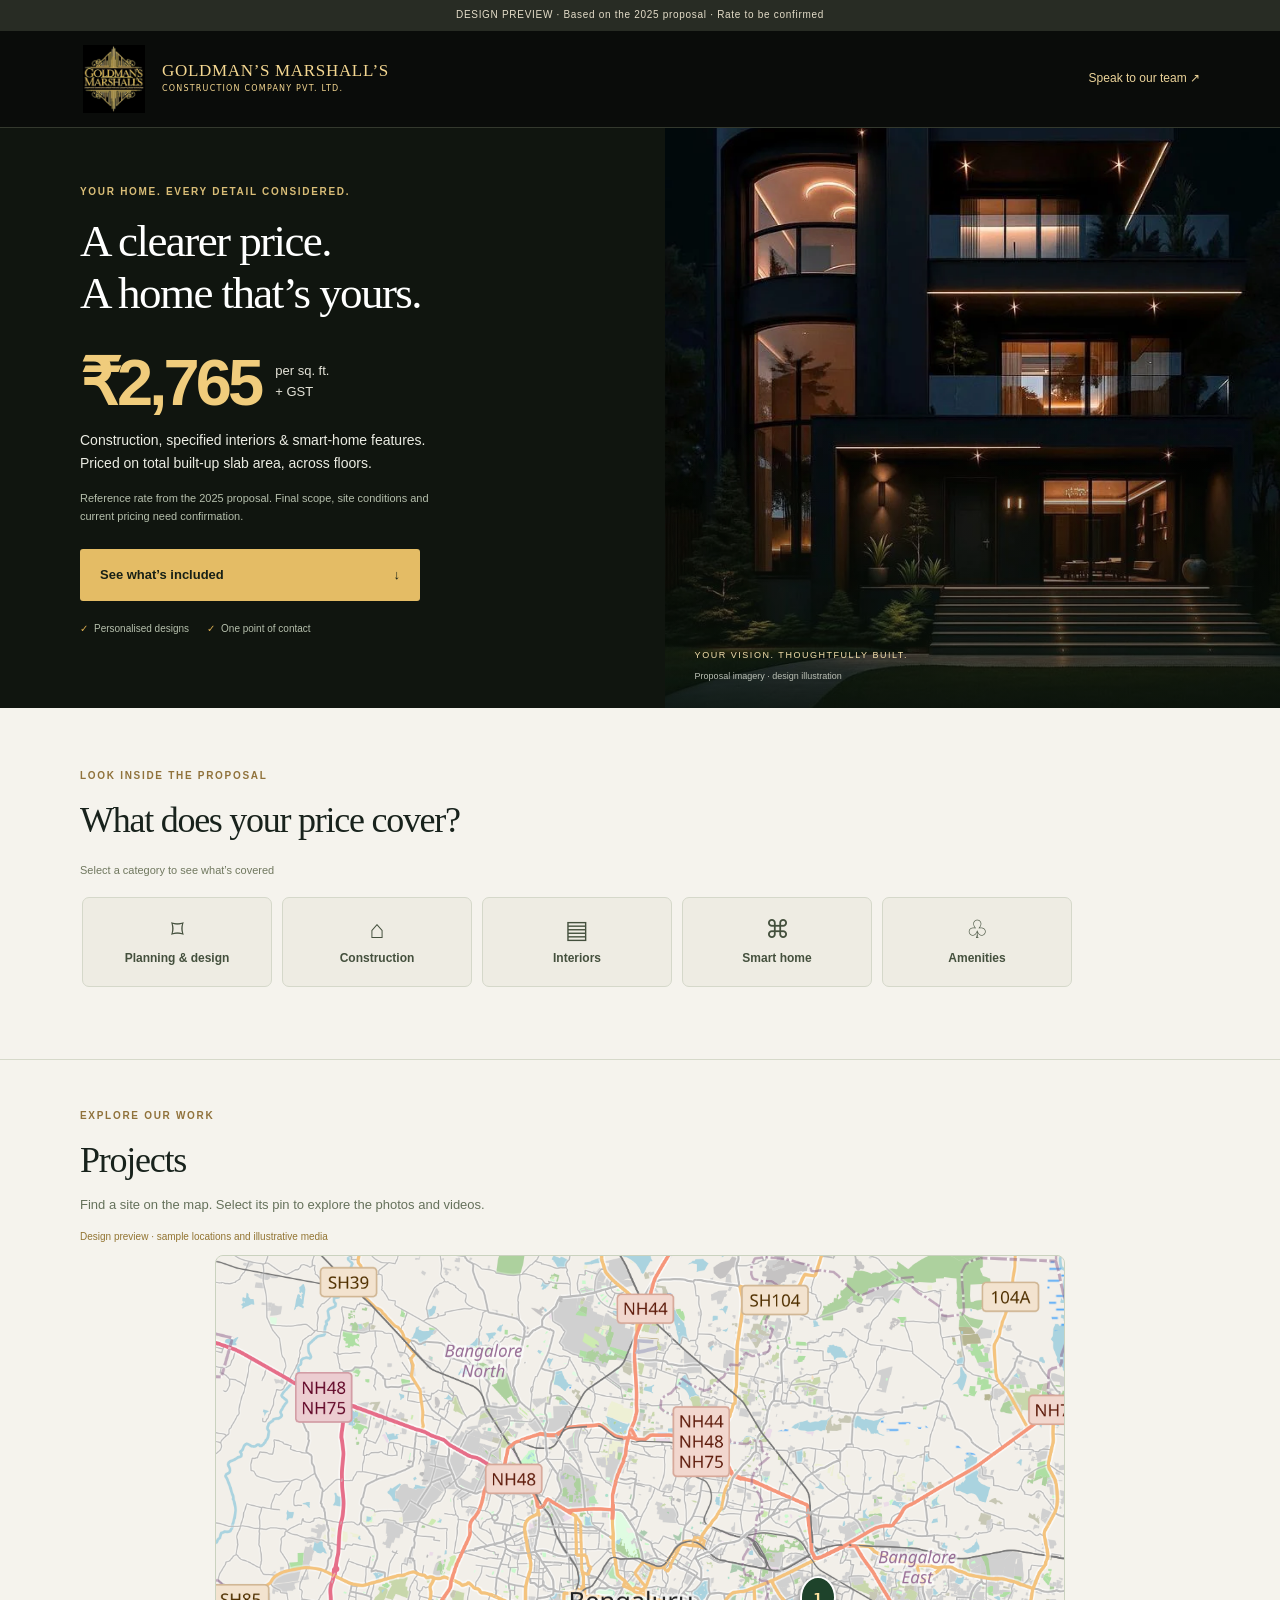
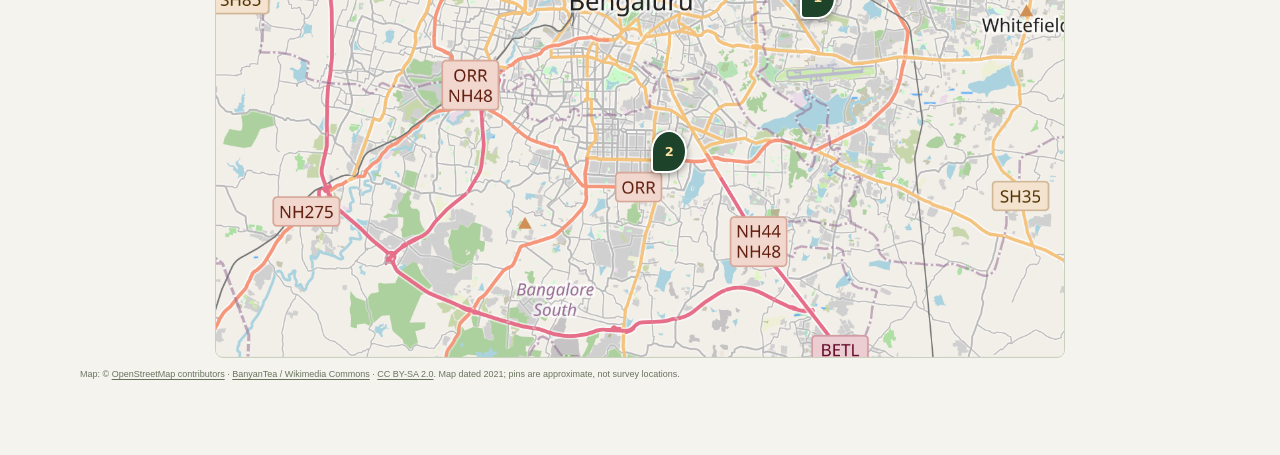
==== commit ea9dc8df: "updated the location UI" ====
--- a/index.html
+++ b/index.html
@@ -1,7 +1,7 @@
-<!doctype html><html lang="en"><head><meta charset="utf-8"><meta name="viewport" content="width=device-width,initial-scale=1"><meta name="theme-color" content="#111310"><title>Goldman’s Marshall’s · Your home, clearly priced</title><meta name="description" content="Explore the construction proposal, package inclusions, materials and pricing questions from Goldman’s Marshall’s."><link rel="stylesheet" href="style.css?v=7"></head><body><div class="draft">DESIGN PREVIEW · Based on the 2025 proposal · Rate to be confirmed</div><header><a class="identity" href="#top"><img src="assets/logo.webp" alt="Goldman’s Marshall’s"><span>GOLDMAN’S MARSHALL’S<small>CONSTRUCTION COMPANY PVT. LTD.</small></span></a><a class="header-call" href="tel:+917676246810">Speak to our team ↗</a></header><main id="top"><section class="hero"><div class="quote"><p class="eyebrow">YOUR HOME. EVERY DETAIL CONSIDERED.</p><h1>A clearer price.<br>A home that’s yours.</h1><div class="price"><span>₹2,765</span><div>per sq. ft.<br><b>+ GST</b></div></div><p class="price-context">Construction, specified interiors & smart-home features.<br>Priced on total built-up slab area, across floors.</p><p class="rate-note">Reference rate from the 2025 proposal. Final scope, site conditions and current pricing need confirmation.</p><a href="#offerings" class="button gold">See what’s included <span>↓</span></a><div class="hero-meta"><span>Personalised designs</span><span>One point of contact</span></div></div><div class="hero-image"><img src="assets/villa.webp" alt="Contemporary villa illustration from the company proposal"><span>YOUR VISION. THOUGHTFULLY BUILT.</span><small>Proposal imagery · design illustration</small></div></section><section class="offer-section" id="offerings"><div class="section-heading"><div><p class="eyebrow">LOOK INSIDE THE PROPOSAL</p><h2>What does your price cover?</h2></div><p>Start with what matters to you.<br>Open a category for the details.</p></div><div class="legend"><span><i class="dot included"></i>Included, within stated scope</span><span><i class="dot extra"></i>Additional cost</span><span><i class="dot confirm"></i>Confirm scope</span></div><div class="offerings">
+<!doctype html><html lang="en"><head><meta charset="utf-8"><meta name="viewport" content="width=device-width,initial-scale=1"><meta name="theme-color" content="#111310"><title>Goldman’s Marshall’s · Your home, clearly priced</title><meta name="description" content="Explore the construction proposal, package inclusions, materials and pricing questions from Goldman’s Marshall’s."><link rel="stylesheet" href="style.css?v=9"></head><body><div class="draft">DESIGN PREVIEW · Based on the 2025 proposal · Rate to be confirmed</div><header><a class="identity" href="#top"><img src="assets/logo.webp" alt="Goldman’s Marshall’s"><span>GOLDMAN’S MARSHALL’S<small>CONSTRUCTION COMPANY PVT. LTD.</small></span></a><a class="header-call" href="tel:+917676246810">Speak to our team ↗</a></header><main id="top"><section class="hero"><div class="quote"><p class="eyebrow">YOUR HOME. EVERY DETAIL CONSIDERED.</p><h1>A clearer price.<br>A home that’s yours.</h1><div class="price"><span>₹2,765</span><div>per sq. ft.<br><b>+ GST</b></div></div><p class="price-context">Construction, specified interiors & smart-home features.<br>Priced on total built-up slab area, across floors.</p><p class="rate-note">Reference rate from the 2025 proposal. Final scope, site conditions and current pricing need confirmation.</p><a href="#offerings" class="button gold">See what’s included <span>↓</span></a><div class="hero-meta"><span>Personalised designs</span><span>One point of contact</span></div></div><div class="hero-image"><img src="assets/villa.webp" alt="Contemporary villa illustration from the company proposal"><span>YOUR VISION. THOUGHTFULLY BUILT.</span><small>Proposal imagery · design illustration</small></div></section><section class="offer-section" id="offerings"><div class="section-heading"><div><p class="eyebrow">LOOK INSIDE THE PROPOSAL</p><h2>What does your price cover?</h2></div><p>Start with what matters to you.<br>Open a category for the details.</p></div><div class="legend"><span><i class="dot included"></i>Included, within stated scope</span><span><i class="dot extra"></i>Additional cost</span><span><i class="dot confirm"></i>Confirm scope</span></div><div class="offerings">
 <details class="category"><summary><span class="num">01</span><span class="summary-text"><b>Planning & design</b><small>From your family’s brief to working drawings</small></span><span class="plus" aria-hidden="true">+</span></summary><div class="category-body"><p class="intro">A plan shaped around the way you want to live.</p><details class="sub"><summary>Architecture & drawings <span>+</span></summary><div><p>2D planning, 3D elevation, GFC drawings, Vastu and structural design are listed in the proposal. PDF drawing copies are shared with the plot owner.</p><p class="tag">Included within proposal scope</p></div></details><details class="sub"><summary>How the design process works <span>+</span></summary><div><ol><li>Architect takes a design brief from the family.</li><li>One or two floor-plan options are presented after 7–10 days.</li><li>Feedback is incorporated before the elevation design.</li></ol><p>The proposal mentions unlimited design changes in its overview, while the process describes typical iterations. Agree the change process in the contract.</p></div></details><details class="sub"><summary>Soil testing, survey & approvals <span>+</span></summary><div><p>Site survey and soil testing are included. Assistance with approvals is described; government approval fees, permissions, borewell/tubewell and electrical connections are excluded in the terms.</p><p class="tag amber">Fees & external connections cost extra</p></div></details></div></details>
 <details class="category"><summary><span class="num">02</span><span class="summary-text"><b>Construction</b><small>Structure, materials, finishes & services</small></span><span class="plus" aria-hidden="true">+</span></summary><div class="category-body"><details class="sub"><summary>Structure & materials <span>+</span></summary><div><ul><li>JSW FE 550 D TMT steel.</li><li>M20/M25 RMC, or as specified by the structural engineer.</li><li>Ultratech / Birla / ACC cement.</li><li>Wire-cut red bricks; waterproofing and anti-termite treatment.</li></ul><p>Foundation assumptions: regular soil with bearing capacity of at least 180 kN/m² and depth up to 5 ft. Unusual soil, water or rock conditions can affect price and timeline.</p></div></details><details class="sub"><summary>Flooring & finish allowances <span>+</span></summary><div><dl><dt>Living room tiles</dt><dd>Up to ₹180 / sq. ft.</dd><dt>Bedroom tiles</dt><dd>Up to ₹160 / sq. ft.</dd><dt>Parking tiles</dt><dd>Up to ₹80 / sq. ft.</dd><dt>Bathroom fittings</dt><dd>Up to ₹60,000 / bathroom</dd></dl><p>Selection above the allowance costs extra. Tile adhesive fixing is listed as additional. Brand, size and installation details follow the agreed specification.</p></div></details><details class="sub"><summary>Doors, plumbing & electrical <span>+</span></summary><div><ul><li>Teak main door allowance up to ₹80,000.</li><li>Internal door allowance up to ₹16,000 per door.</li><li>White UPVC windows with toughened glass and mosquito mesh.</li><li>Ashirvad piping; electrical brands as specified in the proposal.</li><li>10,000-litre underground sump; additional capacity costs extra.</li></ul><p>One toilet per 1,000 sq. ft. of built-up area; additional toilets are charged separately. AC/networking and EV wiring need separate scope confirmation.</p></div></details><details class="sub"><summary>Site works & boundaries <span>+</span></summary><div><p>Compound wall, parapet, elevation, waterproofing, overhead tank and rainwater harvesting are listed, subject to their specification limits. Demolition, if needed, is charged at actuals.</p></div></details></div></details>
 <details class="category"><summary><span class="num">03</span><span class="summary-text"><b>Interiors</b><small>Kitchen, wardrobes, TV unit & ceilings</small></span><span class="plus" aria-hidden="true">+</span></summary><div class="category-body"><details class="sub"><summary>Modular kitchen <span>+</span></summary><div><p>A 10-ft modular kitchen, subject to GFC drawings, with BWP plywood, laminate finish and soft-close hardware. Chimney and hob are listed.</p><p>One kitchen is included per 3,000 sq. ft. built-up area. Additional kitchens are charged pro-rata. Island kitchen and breakfast counter are additional.</p></div></details><details class="sub"><summary>Wardrobes, TV unit & false ceiling <span>+</span></summary><div><p>Wardrobes up to 6-ft wide per bedroom, extending to ceiling or false ceiling; TV unit, up to five decorative artificial plants and whole-house false ceiling as specified.</p><p>Dimensions, finishes and hardware follow the agreed design and detailed proposal.</p></div></details><details class="sub"><summary>What is a custom upgrade? <span>+</span></summary><div><p>Additional wall cladding, furniture, curtains, appliances and expanded interior work are separately priced. The overview and detailed specification overlap on items such as vanity; confirm these in the final schedule.</p><p class="tag amber">Custom additions priced separately</p></div></details></div></details>
 <details class="category"><summary><span class="num">04</span><span class="summary-text"><b>Smart home automation</b><small>Convenience, safety & connected features</small></span><span class="plus" aria-hidden="true">+</span></summary><div class="category-body"><details class="sub"><summary>Features listed in the package <span>+</span></summary><div><ul><li>Smart switches and lights in the drawing room.</li><li>Gas-leakage sensor and washroom SOS alarm.</li><li>Two CCTV cameras in the detailed amenities list.</li><li>One main-door smart lock with VDP provisioning.</li></ul><p>Wall-mounted sensors are also listed; quantities and device specifications need confirmation.</p></div></details><details class="sub"><summary>Extended automation <span>+</span></summary><div><p>App-controlled appliances, synchronised speakers, curtain controllers, smoke detectors, irrigation and other expanded automation are described as additional-cost options.</p><p class="tag amber">Additional cost</p></div></details></div></details>
 <details class="category"><summary><span class="num">05</span><span class="summary-text"><b>Amenities</b><small>Outdoor spaces, parking & thoughtful additions</small></span><span class="plus" aria-hidden="true">+</span></summary><div class="category-body"><details class="sub"><summary>Garden, parking & rainwater harvesting <span>+</span></summary><div><p>The detailed proposal lists a 10 × 10 ft artificial terrace garden or natural ground-floor lawn, layout-dependent parking and 4,000-litre rainwater harvesting.</p><p class="tag outline">Garden scope needs confirmation</p><p>Terrace gardens also appear in exclusion lists. The exact surface, size and type must be agreed before this is presented as included.</p></div></details><details class="sub"><summary>Optional amenities <span>+</span></summary><div><p>Swimming pool, home theatre, elevator, pergola, barbecue and natural-grass terrace garden are excluded or separately priced. Bathtub/Jacuzzi is additional in the detailed specification.</p><p>Courtyard, double-height areas, acupressure path and healthcare area appear in the overview but need a confirmed scope and layout.</p></div></details></div></details>
-</div></section><section class="projects-section" id="projects"><p class="eyebrow">EXPLORE OUR WORK</p><h2>Projects</h2><p class="projects-intro">Find a site on the map. Select its pin to explore the photos and videos.</p><p class="project-preview-note">Design preview · sample locations and illustrative media</p><div id="project-map" aria-label="Bangalore construction projects"></div><div id="project-selector" class="project-selector" aria-label="Choose a project"></div><section id="project-detail" class="project-detail" aria-live="polite" hidden><p class="eyebrow" id="project-status"></p><h3 id="project-name"></h3><p id="project-description"></p><p class="swipe-hint">Swipe across to explore photos & videos →</p><div id="project-media" class="project-media"></div></section></section></main><script src="app.js?v=7"></script><script src="projects-data.js?v=7"></script><script src="projects.js?v=7"></script></body></html>
+</div></section><section class="projects-section" id="projects"><p class="eyebrow">EXPLORE OUR WORK</p><h2>Projects</h2><p class="projects-intro">Find a site on the map. Select its pin to explore the photos and videos.</p><p class="project-preview-note">Design preview · sample locations and illustrative media</p><div id="project-map" aria-label="Bangalore construction projects"></div><div id="project-selector" class="project-selector" aria-label="Choose a project"></div><section id="project-detail" class="project-detail" aria-live="polite" hidden><p class="eyebrow" id="project-status"></p><h3 id="project-name"></h3><p id="project-description"></p><p class="swipe-hint">Swipe across to explore photos & videos →</p><div id="project-media" class="project-media"></div></section></section></main><script src="app.js?v=9"></script><script src="projects-data.js?v=9"></script><script src="projects.js?v=9"></script></body></html>
--- a/style.css
+++ b/style.css
@@ -7,3 +7,7 @@
 
 .sub-tiles{display:flex;gap:8px;overflow-x:auto;padding:4px 1px 12px;scroll-snap-type:x mandatory}.sub-tile{font:600 12px/1.4 system-ui;text-align:center;flex:1;min-width:145px;min-height:66px;padding:12px;border:1px solid #c6cdb9;border-radius:5px;background:#f7f6ee;color:#425139;cursor:pointer;scroll-snap-align:start}.sub-tile.selected{background:#dacc9e;border-color:#aa9255;color:#27361f}.sub-explanation{border-top:1px solid #cdd5bf;padding-top:15px;font-size:13px;color:#535d50}.sub-explanation[hidden]{display:none}.sub-explanation p{margin:7px 0 12px}.sub-explanation ol{padding-left:20px}@media(max-width:760px){.sub-tile{flex:0 0 145px;font-size:11px}.sub-explanation{font-size:12px}}
 .projects-section{padding:48px 80px 65px;border-top:1px solid #d6d9ca}.projects-intro{color:#65715b;font-size:13px}.project-preview-note{font-size:10px;color:#927432}.projects-section h2{margin-bottom:12px}#project-map{height:340px;border:1px solid #cad2bf;border-radius:8px;overflow:hidden}.map-placeholder{background:repeating-linear-gradient(35deg,#e3e8da,#e3e8da 35px,#e9eddf 35px,#e9eddf 70px);display:flex;flex-direction:column;align-items:center;justify-content:center;text-align:center;padding:25px;color:#516044}.map-placeholder>p{font:25px Georgia}.map-placeholder small{max-width:480px;font-size:11px}.sample-pins{display:flex;gap:12px;flex-wrap:wrap;justify-content:center;margin:5px 0 20px}.sample-pins button,.project-button{font:12px system-ui;color:#344a2b;background:#f6f4e8;border:1px solid #aab69a;border-radius:5px;padding:12px;cursor:pointer;min-height:44px}.project-selector{display:flex;gap:9px;overflow-x:auto;padding:16px 0}.project-button{white-space:nowrap}.project-button[aria-pressed=true]{background:#233d25;color:#efdcab}.project-detail{background:#eeefe5;border:1px solid #d2d8c4;padding:25px;border-radius:8px;margin-top:6px}.project-detail[hidden]{display:none}.project-detail h3{font:27px Georgia;margin:0 0 12px}.project-detail>p:not(.eyebrow){font-size:12px;color:#647059}.project-media{display:flex;gap:14px;overflow-x:auto;scroll-snap-type:x mandatory;padding:8px 0 15px}.project-media figure{margin:0;flex:0 0 300px;scroll-snap-align:start}.project-media img,.project-media video{width:100%;height:220px;object-fit:cover;background:#142014;border-radius:6px;display:block}.project-media figcaption{font-size:10px;color:#6c735f;padding:8px 0}.empty-media{font-size:13px;padding:25px;background:#e1e5d6;width:100%}@media(max-width:760px){.projects-section{padding:32px 23px 45px}#project-map{height:310px}.map-placeholder{padding:20px}.map-placeholder>p{font-size:22px}.project-detail{padding:18px}.project-media figure{flex-basis:85%}.project-media img,.project-media video{height:200px}.sample-pins{flex-direction:column}.project-detail h3{font-size:23px}}
+#project-map.static-map{position:relative;height:auto;aspect-ratio:1280 / 1058;border-radius:8px;background:#e5e8de;overflow:hidden;max-width:850px;margin:auto}.static-map-image{display:block;width:100%;height:100%;object-fit:fill}.map-pin{position:absolute;transform:translate(-50%,-100%);border:2px solid #fff;background:#1e432b;color:#ffe3a1;width:36px;height:43px;border-radius:50% 50% 50% 5px;box-shadow:0 2px 7px #0006;cursor:pointer;padding:0;z-index:1}.map-pin span{font:700 13px system-ui}.map-pin[aria-pressed=true]{background:#d5a743;color:#192c1a;z-index:2;outline:3px solid #fff9}.map-pin:hover{background:#a47d30}.map-credit{font-size:9px;line-height:1.6;color:#68735e;margin:9px 0}.map-credit a{text-underline-offset:2px}@media(max-width:760px){#project-map.static-map{height:auto}.map-pin{width:30px;height:36px}.map-pin span{font-size:11px}.map-credit{font-size:8px}}
+
+/* Project names and galleries appear only after selecting a map pin. */
+#project-selector{display:none}
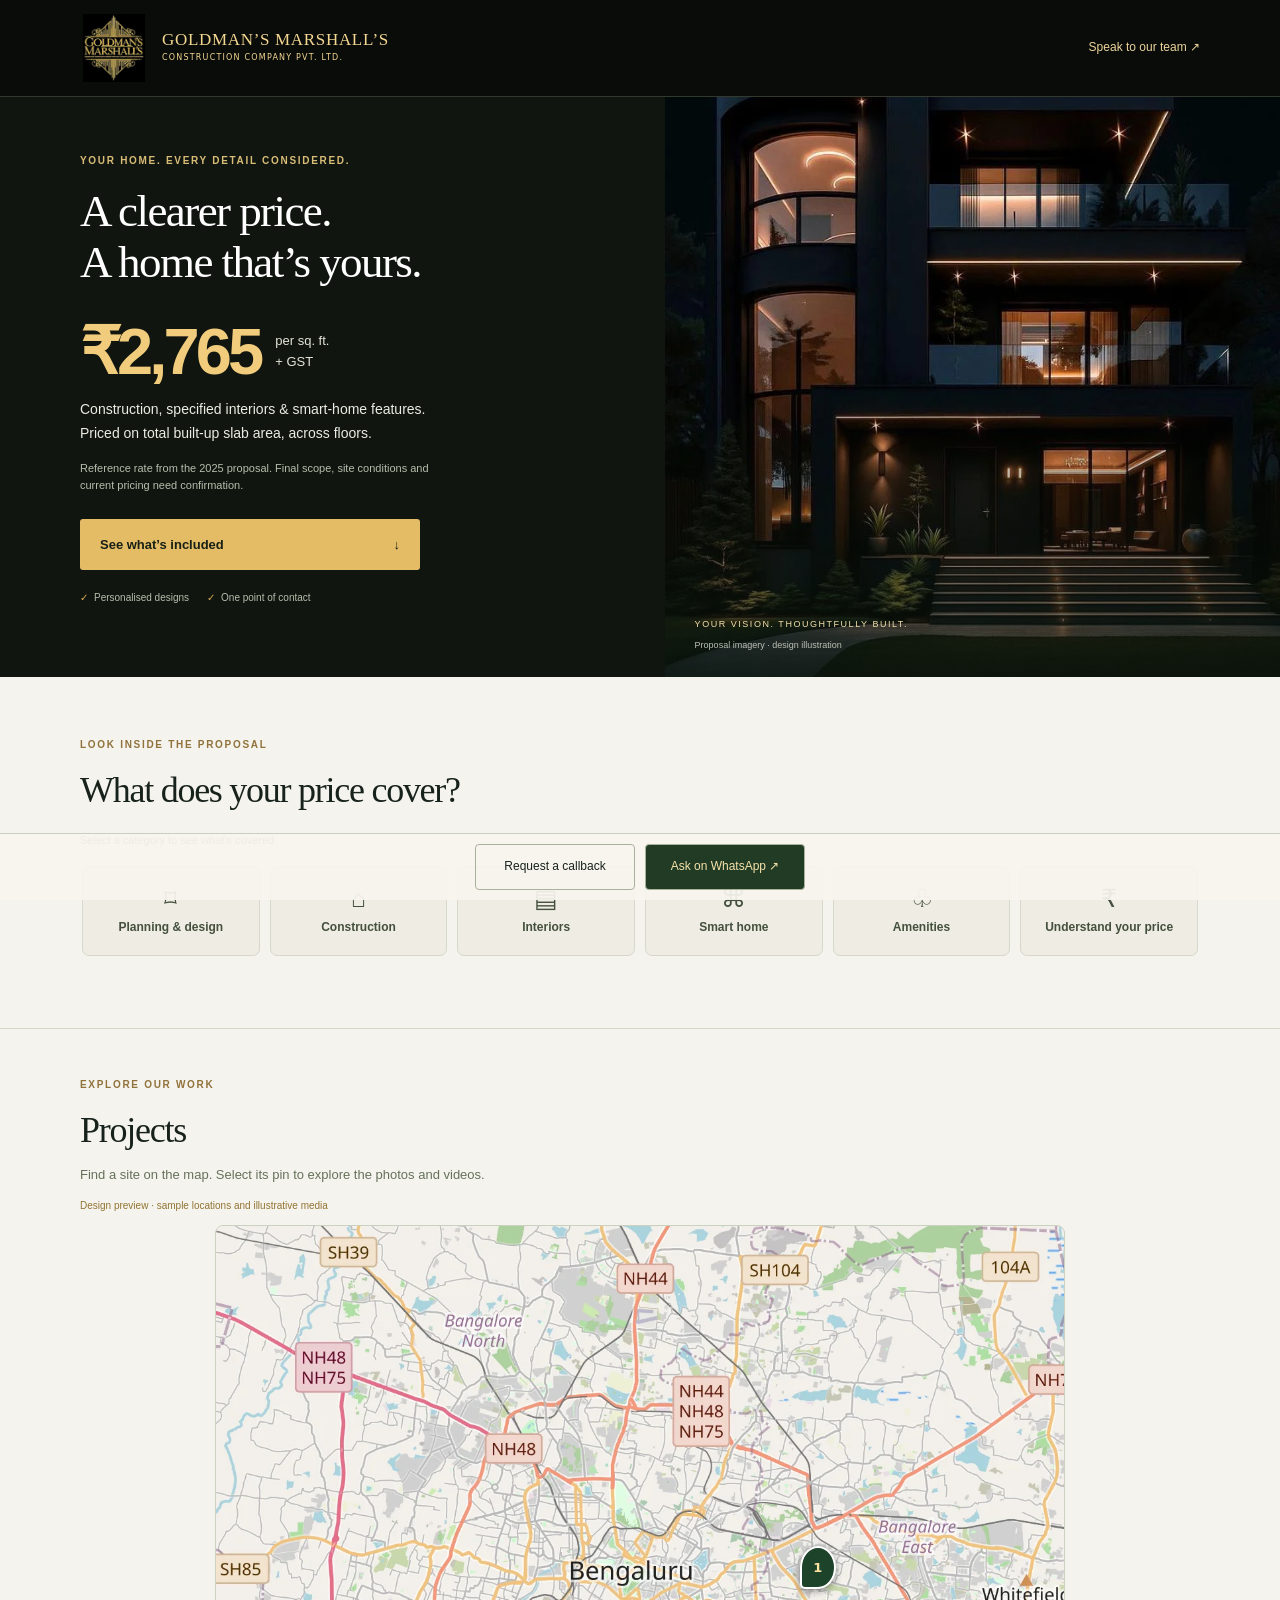
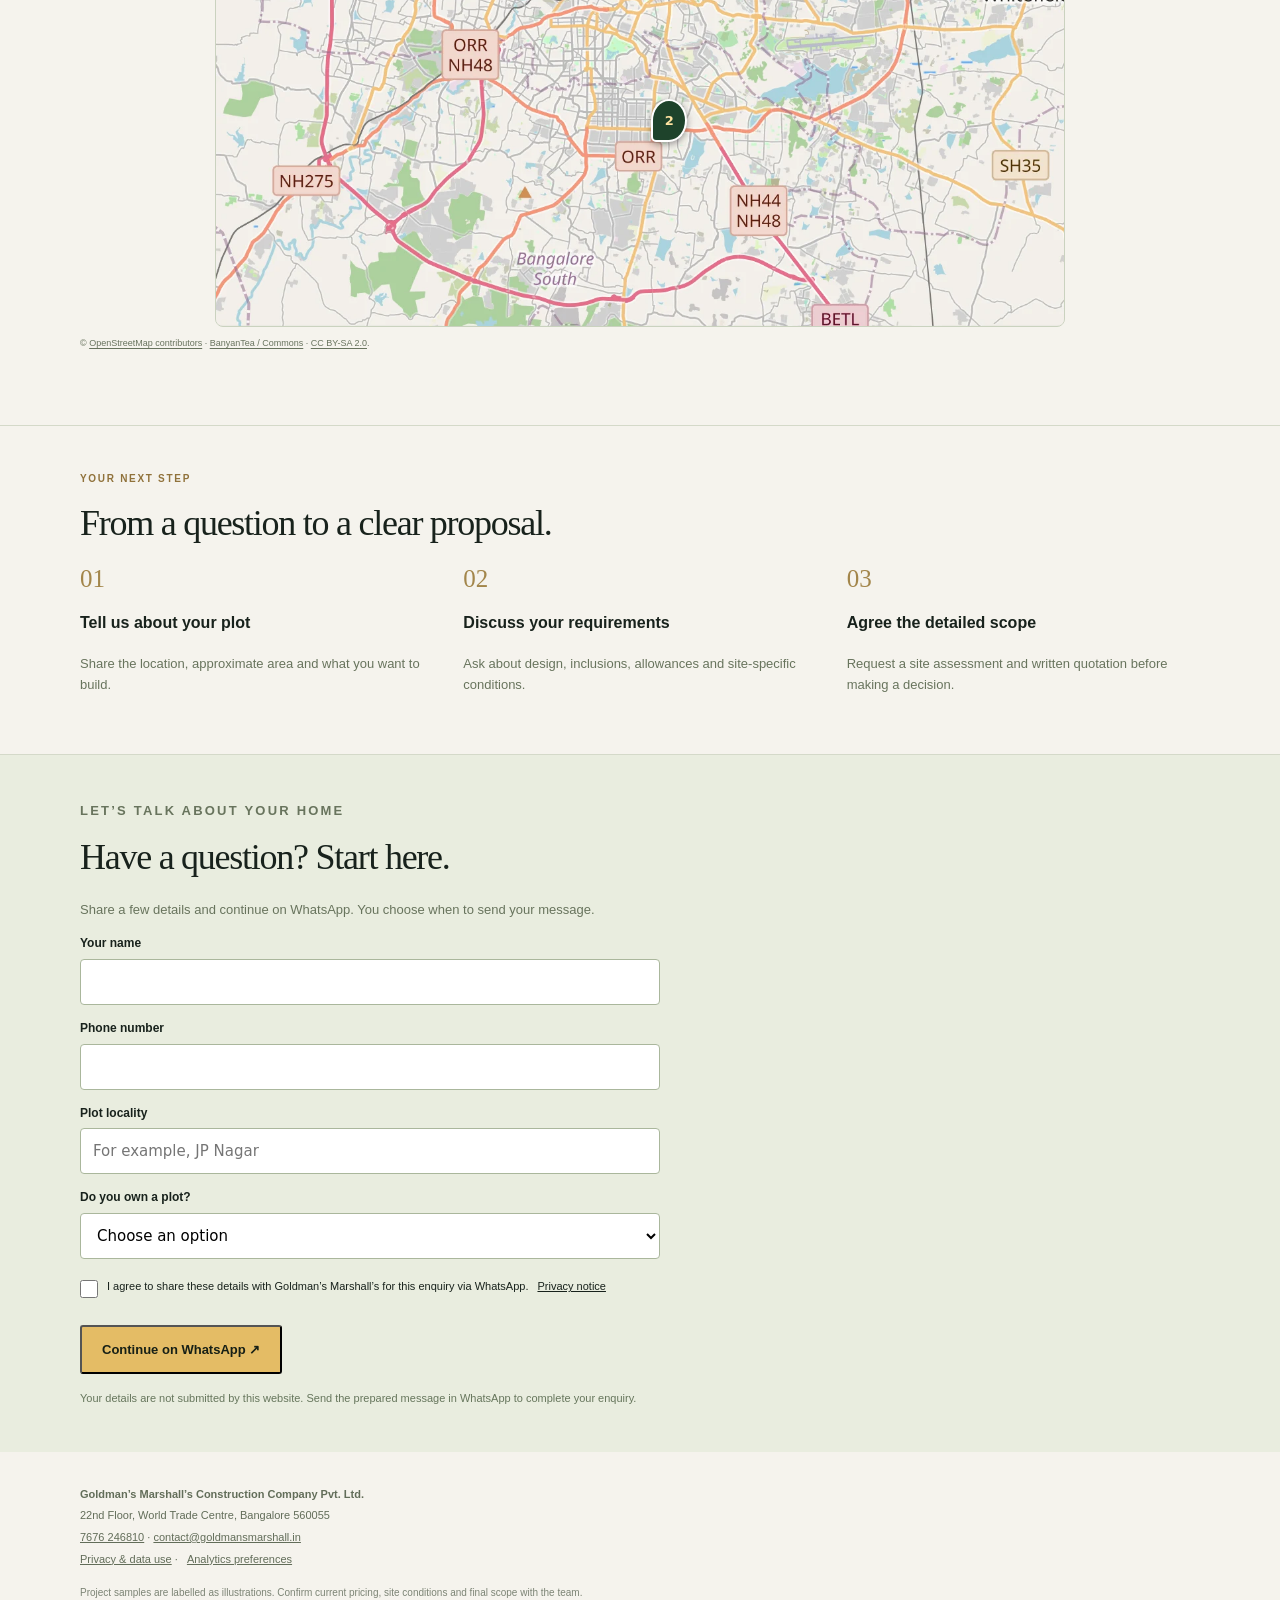
==== commit 5afb2fb5: "updated with contact us page" ====
--- a/index.html
+++ b/index.html
@@ -1,7 +1,7 @@
-<!doctype html><html lang="en"><head><meta charset="utf-8"><meta name="viewport" content="width=device-width,initial-scale=1"><meta name="theme-color" content="#111310"><title>Goldman’s Marshall’s · Your home, clearly priced</title><meta name="description" content="Explore the construction proposal, package inclusions, materials and pricing questions from Goldman’s Marshall’s."><link rel="stylesheet" href="style.css?v=9"></head><body><div class="draft">DESIGN PREVIEW · Based on the 2025 proposal · Rate to be confirmed</div><header><a class="identity" href="#top"><img src="assets/logo.webp" alt="Goldman’s Marshall’s"><span>GOLDMAN’S MARSHALL’S<small>CONSTRUCTION COMPANY PVT. LTD.</small></span></a><a class="header-call" href="tel:+917676246810">Speak to our team ↗</a></header><main id="top"><section class="hero"><div class="quote"><p class="eyebrow">YOUR HOME. EVERY DETAIL CONSIDERED.</p><h1>A clearer price.<br>A home that’s yours.</h1><div class="price"><span>₹2,765</span><div>per sq. ft.<br><b>+ GST</b></div></div><p class="price-context">Construction, specified interiors & smart-home features.<br>Priced on total built-up slab area, across floors.</p><p class="rate-note">Reference rate from the 2025 proposal. Final scope, site conditions and current pricing need confirmation.</p><a href="#offerings" class="button gold">See what’s included <span>↓</span></a><div class="hero-meta"><span>Personalised designs</span><span>One point of contact</span></div></div><div class="hero-image"><img src="assets/villa.webp" alt="Contemporary villa illustration from the company proposal"><span>YOUR VISION. THOUGHTFULLY BUILT.</span><small>Proposal imagery · design illustration</small></div></section><section class="offer-section" id="offerings"><div class="section-heading"><div><p class="eyebrow">LOOK INSIDE THE PROPOSAL</p><h2>What does your price cover?</h2></div><p>Start with what matters to you.<br>Open a category for the details.</p></div><div class="legend"><span><i class="dot included"></i>Included, within stated scope</span><span><i class="dot extra"></i>Additional cost</span><span><i class="dot confirm"></i>Confirm scope</span></div><div class="offerings">
+<!doctype html><html lang="en"><head><meta charset="utf-8"><meta name="viewport" content="width=device-width,initial-scale=1"><meta name="theme-color" content="#111310"><title>Goldman’s Marshall’s · Your home, clearly priced</title><meta name="description" content="Explore the construction proposal, package inclusions, materials and pricing questions from Goldman’s Marshall’s."><script>if(location.hash){history.replaceState(null,"",location.pathname+location.search)}if("scrollRestoration" in history)history.scrollRestoration="manual";addEventListener("load",()=>scrollTo({top:0,left:0,behavior:"instant"}),{once:true});</script><link rel="stylesheet" href="style.css?v=11"></head><body><header><a class="identity" href="#top"><img src="assets/logo.webp" alt="Goldman’s Marshall’s"><span>GOLDMAN’S MARSHALL’S<small>CONSTRUCTION COMPANY PVT. LTD.</small></span></a><a class="header-call" href="tel:+917676246810">Speak to our team ↗</a></header><main id="top"><section class="hero"><div class="quote"><p class="eyebrow">YOUR HOME. EVERY DETAIL CONSIDERED.</p><h1>A clearer price.<br>A home that’s yours.</h1><div class="price"><span>₹2,765</span><div>per sq. ft.<br><b>+ GST</b></div></div><p class="price-context">Construction, specified interiors & smart-home features.<br>Priced on total built-up slab area, across floors.</p><p class="rate-note">Reference rate from the 2025 proposal. Final scope, site conditions and current pricing need confirmation.</p><a href="#offerings" class="button gold">See what’s included <span>↓</span></a><div class="hero-meta"><span>Personalised designs</span><span>One point of contact</span></div></div><div class="hero-image"><img src="assets/villa.webp" alt="Contemporary villa illustration from the company proposal"><span>YOUR VISION. THOUGHTFULLY BUILT.</span><small>Proposal imagery · design illustration</small></div></section><section class="offer-section" id="offerings"><div class="section-heading"><div><p class="eyebrow">LOOK INSIDE THE PROPOSAL</p><h2>What does your price cover?</h2></div><p>Start with what matters to you.<br>Open a category for the details.</p></div><div class="legend"><span><i class="dot included"></i>Included, within stated scope</span><span><i class="dot extra"></i>Additional cost</span><span><i class="dot confirm"></i>Confirm scope</span></div><div class="offerings">
 <details class="category"><summary><span class="num">01</span><span class="summary-text"><b>Planning & design</b><small>From your family’s brief to working drawings</small></span><span class="plus" aria-hidden="true">+</span></summary><div class="category-body"><p class="intro">A plan shaped around the way you want to live.</p><details class="sub"><summary>Architecture & drawings <span>+</span></summary><div><p>2D planning, 3D elevation, GFC drawings, Vastu and structural design are listed in the proposal. PDF drawing copies are shared with the plot owner.</p><p class="tag">Included within proposal scope</p></div></details><details class="sub"><summary>How the design process works <span>+</span></summary><div><ol><li>Architect takes a design brief from the family.</li><li>One or two floor-plan options are presented after 7–10 days.</li><li>Feedback is incorporated before the elevation design.</li></ol><p>The proposal mentions unlimited design changes in its overview, while the process describes typical iterations. Agree the change process in the contract.</p></div></details><details class="sub"><summary>Soil testing, survey & approvals <span>+</span></summary><div><p>Site survey and soil testing are included. Assistance with approvals is described; government approval fees, permissions, borewell/tubewell and electrical connections are excluded in the terms.</p><p class="tag amber">Fees & external connections cost extra</p></div></details></div></details>
 <details class="category"><summary><span class="num">02</span><span class="summary-text"><b>Construction</b><small>Structure, materials, finishes & services</small></span><span class="plus" aria-hidden="true">+</span></summary><div class="category-body"><details class="sub"><summary>Structure & materials <span>+</span></summary><div><ul><li>JSW FE 550 D TMT steel.</li><li>M20/M25 RMC, or as specified by the structural engineer.</li><li>Ultratech / Birla / ACC cement.</li><li>Wire-cut red bricks; waterproofing and anti-termite treatment.</li></ul><p>Foundation assumptions: regular soil with bearing capacity of at least 180 kN/m² and depth up to 5 ft. Unusual soil, water or rock conditions can affect price and timeline.</p></div></details><details class="sub"><summary>Flooring & finish allowances <span>+</span></summary><div><dl><dt>Living room tiles</dt><dd>Up to ₹180 / sq. ft.</dd><dt>Bedroom tiles</dt><dd>Up to ₹160 / sq. ft.</dd><dt>Parking tiles</dt><dd>Up to ₹80 / sq. ft.</dd><dt>Bathroom fittings</dt><dd>Up to ₹60,000 / bathroom</dd></dl><p>Selection above the allowance costs extra. Tile adhesive fixing is listed as additional. Brand, size and installation details follow the agreed specification.</p></div></details><details class="sub"><summary>Doors, plumbing & electrical <span>+</span></summary><div><ul><li>Teak main door allowance up to ₹80,000.</li><li>Internal door allowance up to ₹16,000 per door.</li><li>White UPVC windows with toughened glass and mosquito mesh.</li><li>Ashirvad piping; electrical brands as specified in the proposal.</li><li>10,000-litre underground sump; additional capacity costs extra.</li></ul><p>One toilet per 1,000 sq. ft. of built-up area; additional toilets are charged separately. AC/networking and EV wiring need separate scope confirmation.</p></div></details><details class="sub"><summary>Site works & boundaries <span>+</span></summary><div><p>Compound wall, parapet, elevation, waterproofing, overhead tank and rainwater harvesting are listed, subject to their specification limits. Demolition, if needed, is charged at actuals.</p></div></details></div></details>
 <details class="category"><summary><span class="num">03</span><span class="summary-text"><b>Interiors</b><small>Kitchen, wardrobes, TV unit & ceilings</small></span><span class="plus" aria-hidden="true">+</span></summary><div class="category-body"><details class="sub"><summary>Modular kitchen <span>+</span></summary><div><p>A 10-ft modular kitchen, subject to GFC drawings, with BWP plywood, laminate finish and soft-close hardware. Chimney and hob are listed.</p><p>One kitchen is included per 3,000 sq. ft. built-up area. Additional kitchens are charged pro-rata. Island kitchen and breakfast counter are additional.</p></div></details><details class="sub"><summary>Wardrobes, TV unit & false ceiling <span>+</span></summary><div><p>Wardrobes up to 6-ft wide per bedroom, extending to ceiling or false ceiling; TV unit, up to five decorative artificial plants and whole-house false ceiling as specified.</p><p>Dimensions, finishes and hardware follow the agreed design and detailed proposal.</p></div></details><details class="sub"><summary>What is a custom upgrade? <span>+</span></summary><div><p>Additional wall cladding, furniture, curtains, appliances and expanded interior work are separately priced. The overview and detailed specification overlap on items such as vanity; confirm these in the final schedule.</p><p class="tag amber">Custom additions priced separately</p></div></details></div></details>
 <details class="category"><summary><span class="num">04</span><span class="summary-text"><b>Smart home automation</b><small>Convenience, safety & connected features</small></span><span class="plus" aria-hidden="true">+</span></summary><div class="category-body"><details class="sub"><summary>Features listed in the package <span>+</span></summary><div><ul><li>Smart switches and lights in the drawing room.</li><li>Gas-leakage sensor and washroom SOS alarm.</li><li>Two CCTV cameras in the detailed amenities list.</li><li>One main-door smart lock with VDP provisioning.</li></ul><p>Wall-mounted sensors are also listed; quantities and device specifications need confirmation.</p></div></details><details class="sub"><summary>Extended automation <span>+</span></summary><div><p>App-controlled appliances, synchronised speakers, curtain controllers, smoke detectors, irrigation and other expanded automation are described as additional-cost options.</p><p class="tag amber">Additional cost</p></div></details></div></details>
 <details class="category"><summary><span class="num">05</span><span class="summary-text"><b>Amenities</b><small>Outdoor spaces, parking & thoughtful additions</small></span><span class="plus" aria-hidden="true">+</span></summary><div class="category-body"><details class="sub"><summary>Garden, parking & rainwater harvesting <span>+</span></summary><div><p>The detailed proposal lists a 10 × 10 ft artificial terrace garden or natural ground-floor lawn, layout-dependent parking and 4,000-litre rainwater harvesting.</p><p class="tag outline">Garden scope needs confirmation</p><p>Terrace gardens also appear in exclusion lists. The exact surface, size and type must be agreed before this is presented as included.</p></div></details><details class="sub"><summary>Optional amenities <span>+</span></summary><div><p>Swimming pool, home theatre, elevator, pergola, barbecue and natural-grass terrace garden are excluded or separately priced. Bathtub/Jacuzzi is additional in the detailed specification.</p><p>Courtyard, double-height areas, acupressure path and healthcare area appear in the overview but need a confirmed scope and layout.</p></div></details></div></details>
-</div></section><section class="projects-section" id="projects"><p class="eyebrow">EXPLORE OUR WORK</p><h2>Projects</h2><p class="projects-intro">Find a site on the map. Select its pin to explore the photos and videos.</p><p class="project-preview-note">Design preview · sample locations and illustrative media</p><div id="project-map" aria-label="Bangalore construction projects"></div><div id="project-selector" class="project-selector" aria-label="Choose a project"></div><section id="project-detail" class="project-detail" aria-live="polite" hidden><p class="eyebrow" id="project-status"></p><h3 id="project-name"></h3><p id="project-description"></p><p class="swipe-hint">Swipe across to explore photos & videos →</p><div id="project-media" class="project-media"></div></section></section></main><script src="app.js?v=9"></script><script src="projects-data.js?v=9"></script><script src="projects.js?v=9"></script></body></html>
+<details class="category"><summary><span class="summary-text"><b>Understand your price</b><small>GST, area, allowances and extras</small></span></summary><div class="category-body"><details class="sub"><summary>What does ₹2,765 cover? <span>+</span></summary><div><p>The supplied proposal’s rate is ₹2,765 per sq. ft., plus GST, calculated on total built-up slab area across floors. Ask the team to confirm the current rate and your project-specific quotation.</p></div></details><details class="sub"><summary>What costs extra? <span>+</span></summary><div><p>Selections above allowances, additional scope, extra kitchens/toilets, demolition, ground conditions, government fees and excluded amenities may add cost. Finalise a written inclusion/exclusion schedule before agreeing the total.</p></div></details><details class="sub"><summary>Timeline & changes <span>+</span></summary><div><p>The proposal states 12 months plus a three-month grace period. Your contract should confirm start conditions, site dependencies, changes and the final delivery schedule.</p></div></details></div></details></div></section><section class="projects-section" id="projects"><p class="eyebrow">EXPLORE OUR WORK</p><h2>Projects</h2><p class="projects-intro">Find a site on the map. Select its pin to explore the photos and videos.</p><p class="project-preview-note">Design preview · sample locations and illustrative media</p><div id="project-map" aria-label="Bangalore construction projects"></div><div id="project-selector" class="project-selector" aria-label="Choose a project"></div><section id="project-detail" class="project-detail" aria-live="polite" hidden><button type="button" class="project-close" id="project-close" aria-label="Close project photos">×</button><p class="eyebrow" id="project-status"></p><h3 id="project-name"></h3><p id="project-description"></p><p class="swipe-hint">Swipe across to explore photos & videos →</p><div id="project-media" class="project-media"></div></section></section><section class="next-section" id="next"><p class="eyebrow">YOUR NEXT STEP</p><h2>From a question to a clear proposal.</h2><div class="next-steps"><article><b>01</b><h3>Tell us about your plot</h3><p>Share the location, approximate area and what you want to build.</p></article><article><b>02</b><h3>Discuss your requirements</h3><p>Ask about design, inclusions, allowances and site-specific conditions.</p></article><article><b>03</b><h3>Agree the detailed scope</h3><p>Request a site assessment and written quotation before making a decision.</p></article></div></section><section class="enquiry-section" id="enquiry"><p class="eyebrow">LET’S TALK ABOUT YOUR HOME</p><h2>Have a question? Start here.</h2><p>Share a few details and continue on WhatsApp. You choose when to send your message.</p><form id="enquiry-form"><label for="lead-name">Your name</label><input id="lead-name" name="name" autocomplete="name" required maxlength="100"><label for="lead-phone">Phone number</label><input id="lead-phone" name="phone" type="tel" inputmode="tel" autocomplete="tel" required maxlength="20"><label for="lead-locality">Plot locality</label><input id="lead-locality" name="locality" required maxlength="120" placeholder="For example, JP Nagar"><label for="lead-plot">Do you own a plot?</label><select id="lead-plot" required><option value="">Choose an option</option><option>Yes</option><option>Planning to buy</option><option>Exploring options</option></select><label class="check-label"><input id="lead-consent" type="checkbox" required> I agree to share these details with Goldman’s Marshall’s for this enquiry via WhatsApp. <a href="privacy.html">Privacy notice</a></label><button class="button gold" type="submit">Continue on WhatsApp ↗</button><p id="enquiry-feedback" role="status"></p><a id="whatsapp-ready" class="button" target="_blank" rel="noopener" hidden>Open prepared enquiry on WhatsApp ↗</a><small>Your details are not submitted by this website. Send the prepared message in WhatsApp to complete your enquiry.</small></form></section></main><footer><p><strong>Goldman’s Marshall’s Construction Company Pvt. Ltd.</strong></p><p>22nd Floor, World Trade Centre, Bangalore 560055</p><p><a href="tel:+917676246810">7676 246810</a> · <a href="mailto:contact@goldmansmarshall.in">contact@goldmansmarshall.in</a></p><p><a href="privacy.html">Privacy & data use</a> · <button class="privacy-settings" type="button" id="privacy-settings">Analytics preferences</button></p><small>Project samples are labelled as illustrations. Confirm current pricing, site conditions and final scope with the team.</small></footer><div class="mobile-bar lead-bar"><a href="#enquiry" data-action="enquiry_open">Request a callback</a><a data-whatsapp data-action="whatsapp_click" target="_blank" rel="noopener">Ask on WhatsApp ↗</a></div><aside class="consent-banner" id="consent-banner" hidden aria-label="Analytics choice"><p>Allow optional analytics to help us understand visits and enquiries? You can still use the site without it. <a href="privacy.html">Details</a></p><button id="consent-accept" type="button">Allow analytics</button><button id="consent-decline" type="button">Continue without</button></aside><script src="site-config.js?v=11"></script><script src="leads.js?v=11"></script><script src="app.js?v=11"></script><script src="projects-data.js?v=11"></script><script src="projects.js?v=11"></script></body></html>
--- a/style.css
+++ b/style.css
@@ -11,3 +11,6 @@
 
 /* Project names and galleries appear only after selecting a map pin. */
 #project-selector{display:none}
+
+.project-detail{position:relative;padding-right:65px}.project-close{position:absolute;right:15px;top:15px;width:40px;height:40px;border:1px solid #b7c2a8;border-radius:50%;background:#f7f6ee;color:#32472d;font:26px/1 system-ui;cursor:pointer}.project-close:hover{background:#dfE5d4}@media(max-width:760px){.project-detail{padding-right:60px}.project-media{margin-right:-42px}}
+.next-section,.enquiry-section{padding:45px 80px;border-top:1px solid #d4d9c9}.next-steps{display:grid;grid-template-columns:repeat(3,1fr);gap:30px}.next-steps b{font:25px Georgia;color:#a3864b}.next-steps h3{font-size:16px}.next-steps p,.enquiry-section>p{font-size:13px;color:#68745d}.enquiry-section{background:#e9eddf}#enquiry-form{max-width:580px}#enquiry-form>label:not(.check-label){display:block;font-size:12px;font-weight:600;margin:14px 0 5px}#enquiry-form input:not([type=checkbox]),#enquiry-form select{width:100%;padding:12px;border:1px solid #aab79c;border-radius:4px;font:15px system-ui;background:#fff;margin:0;min-height:46px}.check-label{display:flex;align-items:flex-start;gap:9px;font-size:11px;margin-top:18px}.check-label input{width:18px;min-height:18px;flex-shrink:0;margin:3px 0}.check-label a{white-space:nowrap}#enquiry-form small{display:block;font-size:11px;margin-top:15px;color:#66765c}#enquiry-feedback{font-size:13px;color:#37502f}#whatsapp-ready{background:#263f27;color:white}#whatsapp-ready[hidden]{display:none}.privacy-settings{border:0;background:none;font:inherit;text-decoration:underline;color:inherit;cursor:pointer}.lead-bar{display:flex;position:fixed;bottom:0;left:0;right:0;z-index:8;justify-content:center;background:#f7f5edee;border-top:1px solid #c9cfbf;gap:10px;padding:10px 20px calc(10px + env(safe-area-inset-bottom))}.lead-bar a{min-width:160px;text-align:center;padding:12px 20px;text-decoration:none;border:1px solid #a9b09c;border-radius:4px;font-size:12px}.lead-bar a:last-child{background:#213b25;color:#f6e2aa}.consent-banner{position:fixed;z-index:12;bottom:80px;right:18px;max-width:360px;padding:18px;background:#f8f7ee;box-shadow:0 4px 30px #0003;border:1px solid #bfc8b2;border-radius:6px;font-size:12px}.consent-banner[hidden]{display:none}.consent-banner button{font:12px system-ui;background:#e4d6b3;border:1px solid #b7bda9;padding:10px;margin-right:7px;cursor:pointer}footer{padding-bottom:100px}.offer-tile{min-width:120px}@media(max-width:760px){.next-section,.enquiry-section{padding:32px 23px}.next-steps{grid-template-columns:1fr;gap:15px}.next-steps article{display:grid;grid-template-columns:35px 1fr;gap:0 10px}.next-steps h3{margin:3px 0 6px}.next-steps p{grid-column:2;margin:0}.lead-bar{padding:10px 12px calc(10px + env(safe-area-inset-bottom))}.lead-bar a{min-width:0;padding:12px 6px}.consent-banner{left:12px;right:12px;max-width:none}.check-label{flex-wrap:wrap}.offer-tile{min-width:100px}}
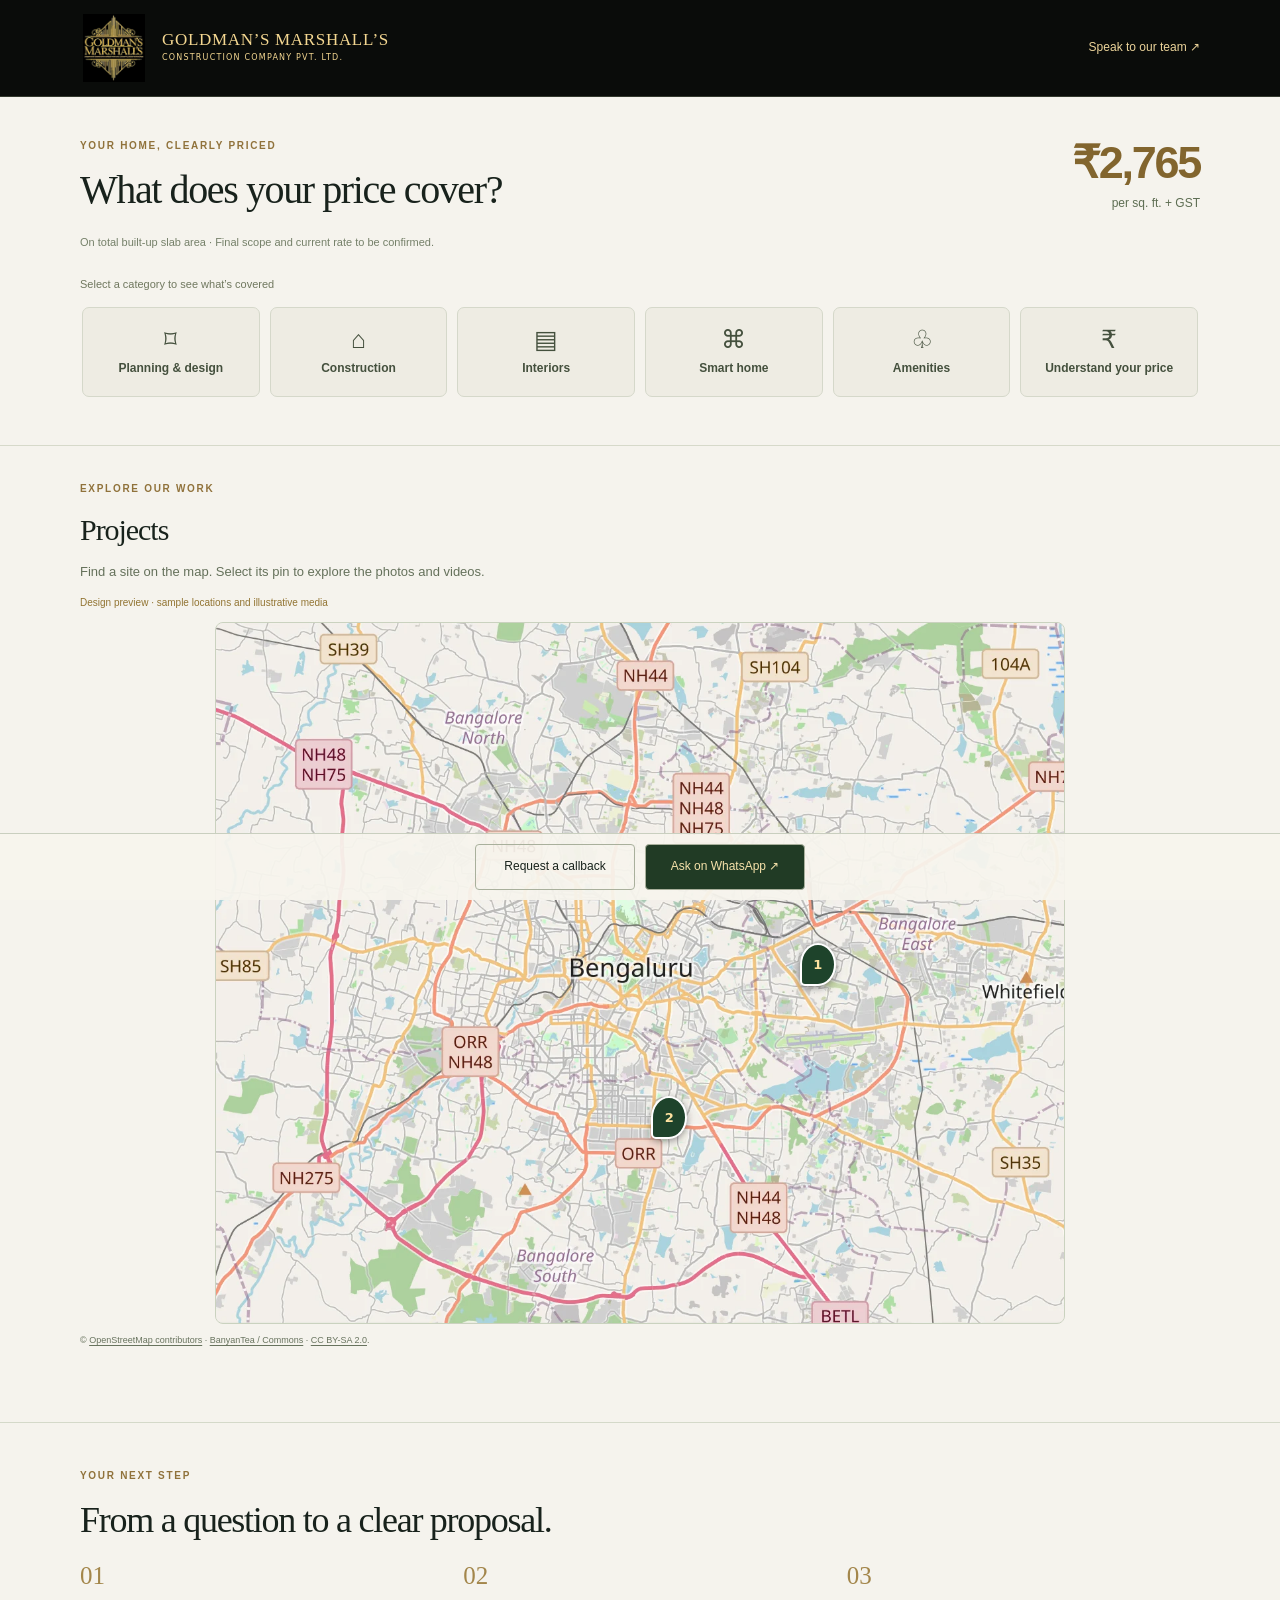
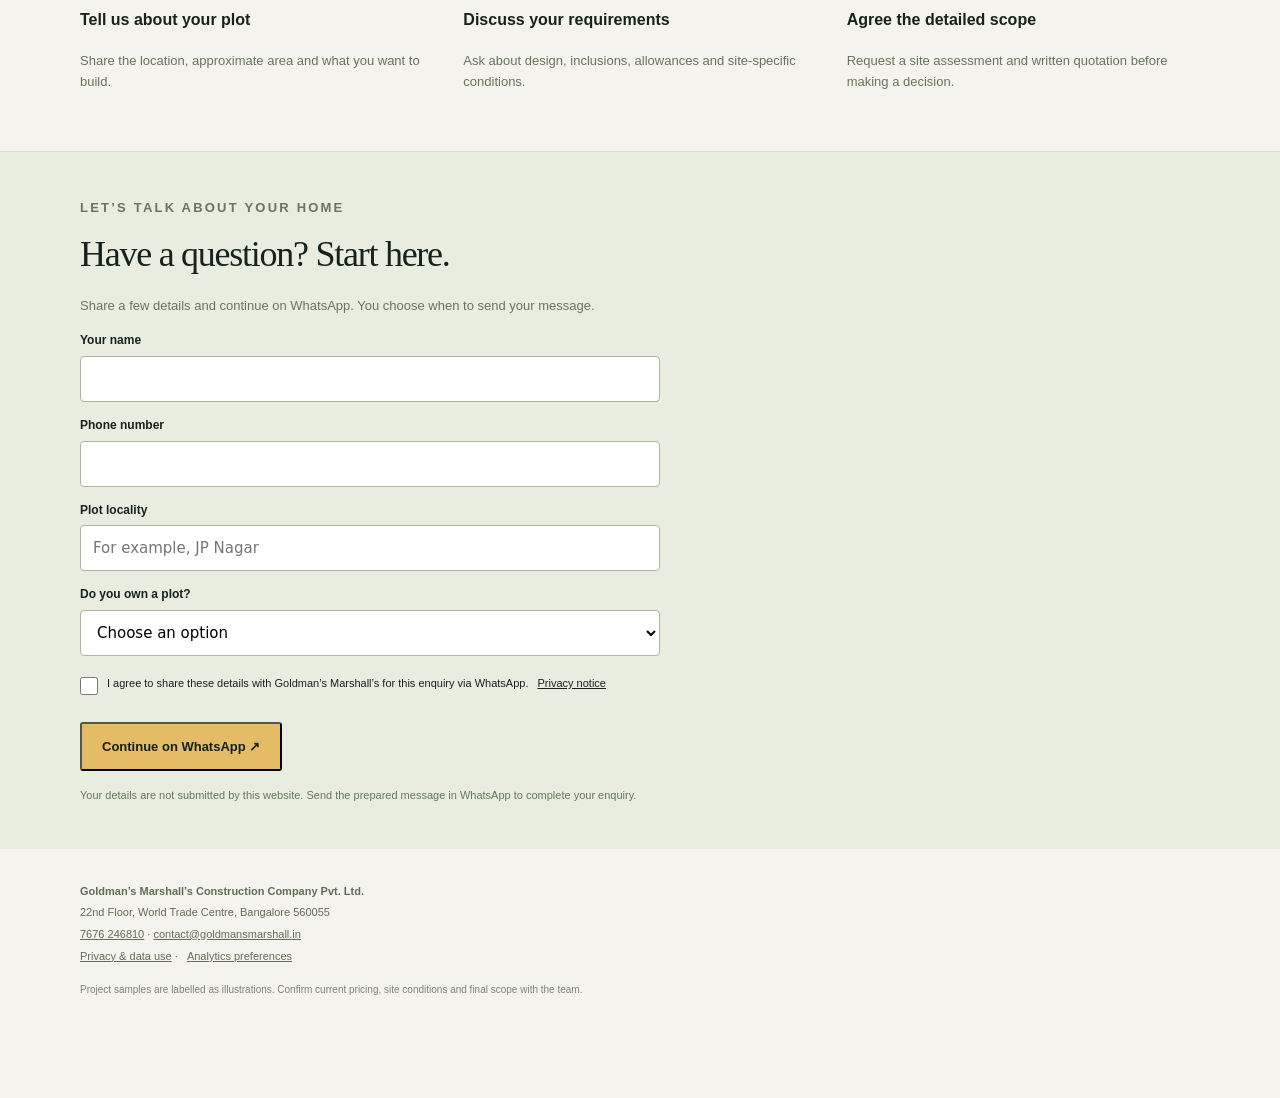
==== commit e0b3b048: "lean design of website" ====
--- a/index.html
+++ b/index.html
@@ -1,7 +1,7 @@
-<!doctype html><html lang="en"><head><meta charset="utf-8"><meta name="viewport" content="width=device-width,initial-scale=1"><meta name="theme-color" content="#111310"><title>Goldman’s Marshall’s · Your home, clearly priced</title><meta name="description" content="Explore the construction proposal, package inclusions, materials and pricing questions from Goldman’s Marshall’s."><script>if(location.hash){history.replaceState(null,"",location.pathname+location.search)}if("scrollRestoration" in history)history.scrollRestoration="manual";addEventListener("load",()=>scrollTo({top:0,left:0,behavior:"instant"}),{once:true});</script><link rel="stylesheet" href="style.css?v=11"></head><body><header><a class="identity" href="#top"><img src="assets/logo.webp" alt="Goldman’s Marshall’s"><span>GOLDMAN’S MARSHALL’S<small>CONSTRUCTION COMPANY PVT. LTD.</small></span></a><a class="header-call" href="tel:+917676246810">Speak to our team ↗</a></header><main id="top"><section class="hero"><div class="quote"><p class="eyebrow">YOUR HOME. EVERY DETAIL CONSIDERED.</p><h1>A clearer price.<br>A home that’s yours.</h1><div class="price"><span>₹2,765</span><div>per sq. ft.<br><b>+ GST</b></div></div><p class="price-context">Construction, specified interiors & smart-home features.<br>Priced on total built-up slab area, across floors.</p><p class="rate-note">Reference rate from the 2025 proposal. Final scope, site conditions and current pricing need confirmation.</p><a href="#offerings" class="button gold">See what’s included <span>↓</span></a><div class="hero-meta"><span>Personalised designs</span><span>One point of contact</span></div></div><div class="hero-image"><img src="assets/villa.webp" alt="Contemporary villa illustration from the company proposal"><span>YOUR VISION. THOUGHTFULLY BUILT.</span><small>Proposal imagery · design illustration</small></div></section><section class="offer-section" id="offerings"><div class="section-heading"><div><p class="eyebrow">LOOK INSIDE THE PROPOSAL</p><h2>What does your price cover?</h2></div><p>Start with what matters to you.<br>Open a category for the details.</p></div><div class="legend"><span><i class="dot included"></i>Included, within stated scope</span><span><i class="dot extra"></i>Additional cost</span><span><i class="dot confirm"></i>Confirm scope</span></div><div class="offerings">
+<!doctype html><html lang="en"><head><meta charset="utf-8"><meta name="viewport" content="width=device-width,initial-scale=1"><meta name="theme-color" content="#111310"><title>Goldman’s Marshall’s · Your home, clearly priced</title><meta name="description" content="Explore the construction proposal, package inclusions, materials and pricing questions from Goldman’s Marshall’s."><script>if(location.hash){history.replaceState(null,"",location.pathname+location.search)}if("scrollRestoration" in history)history.scrollRestoration="manual";addEventListener("load",()=>scrollTo({top:0,left:0,behavior:"instant"}),{once:true});</script><link rel="stylesheet" href="style.css?v=12"></head><body><header><a class="identity" href="#top"><img src="assets/logo.webp" alt="Goldman’s Marshall’s"><span>GOLDMAN’S MARSHALL’S<small>CONSTRUCTION COMPANY PVT. LTD.</small></span></a><a class="header-call" href="tel:+917676246810">Speak to our team ↗</a></header><main id="top"><section class="offer-section compact-proposal" id="offerings"><div class="proposal-top"><div><p class="eyebrow">YOUR HOME, CLEARLY PRICED</p><h1>What does your price cover?</h1></div><div class="proposal-rate"><strong>₹2,765</strong><span>per sq. ft. + GST</span></div></div><p class="proposal-basis">On total built-up slab area · Final scope and current rate to be confirmed.</p><div class="offerings">
 <details class="category"><summary><span class="num">01</span><span class="summary-text"><b>Planning & design</b><small>From your family’s brief to working drawings</small></span><span class="plus" aria-hidden="true">+</span></summary><div class="category-body"><p class="intro">A plan shaped around the way you want to live.</p><details class="sub"><summary>Architecture & drawings <span>+</span></summary><div><p>2D planning, 3D elevation, GFC drawings, Vastu and structural design are listed in the proposal. PDF drawing copies are shared with the plot owner.</p><p class="tag">Included within proposal scope</p></div></details><details class="sub"><summary>How the design process works <span>+</span></summary><div><ol><li>Architect takes a design brief from the family.</li><li>One or two floor-plan options are presented after 7–10 days.</li><li>Feedback is incorporated before the elevation design.</li></ol><p>The proposal mentions unlimited design changes in its overview, while the process describes typical iterations. Agree the change process in the contract.</p></div></details><details class="sub"><summary>Soil testing, survey & approvals <span>+</span></summary><div><p>Site survey and soil testing are included. Assistance with approvals is described; government approval fees, permissions, borewell/tubewell and electrical connections are excluded in the terms.</p><p class="tag amber">Fees & external connections cost extra</p></div></details></div></details>
 <details class="category"><summary><span class="num">02</span><span class="summary-text"><b>Construction</b><small>Structure, materials, finishes & services</small></span><span class="plus" aria-hidden="true">+</span></summary><div class="category-body"><details class="sub"><summary>Structure & materials <span>+</span></summary><div><ul><li>JSW FE 550 D TMT steel.</li><li>M20/M25 RMC, or as specified by the structural engineer.</li><li>Ultratech / Birla / ACC cement.</li><li>Wire-cut red bricks; waterproofing and anti-termite treatment.</li></ul><p>Foundation assumptions: regular soil with bearing capacity of at least 180 kN/m² and depth up to 5 ft. Unusual soil, water or rock conditions can affect price and timeline.</p></div></details><details class="sub"><summary>Flooring & finish allowances <span>+</span></summary><div><dl><dt>Living room tiles</dt><dd>Up to ₹180 / sq. ft.</dd><dt>Bedroom tiles</dt><dd>Up to ₹160 / sq. ft.</dd><dt>Parking tiles</dt><dd>Up to ₹80 / sq. ft.</dd><dt>Bathroom fittings</dt><dd>Up to ₹60,000 / bathroom</dd></dl><p>Selection above the allowance costs extra. Tile adhesive fixing is listed as additional. Brand, size and installation details follow the agreed specification.</p></div></details><details class="sub"><summary>Doors, plumbing & electrical <span>+</span></summary><div><ul><li>Teak main door allowance up to ₹80,000.</li><li>Internal door allowance up to ₹16,000 per door.</li><li>White UPVC windows with toughened glass and mosquito mesh.</li><li>Ashirvad piping; electrical brands as specified in the proposal.</li><li>10,000-litre underground sump; additional capacity costs extra.</li></ul><p>One toilet per 1,000 sq. ft. of built-up area; additional toilets are charged separately. AC/networking and EV wiring need separate scope confirmation.</p></div></details><details class="sub"><summary>Site works & boundaries <span>+</span></summary><div><p>Compound wall, parapet, elevation, waterproofing, overhead tank and rainwater harvesting are listed, subject to their specification limits. Demolition, if needed, is charged at actuals.</p></div></details></div></details>
 <details class="category"><summary><span class="num">03</span><span class="summary-text"><b>Interiors</b><small>Kitchen, wardrobes, TV unit & ceilings</small></span><span class="plus" aria-hidden="true">+</span></summary><div class="category-body"><details class="sub"><summary>Modular kitchen <span>+</span></summary><div><p>A 10-ft modular kitchen, subject to GFC drawings, with BWP plywood, laminate finish and soft-close hardware. Chimney and hob are listed.</p><p>One kitchen is included per 3,000 sq. ft. built-up area. Additional kitchens are charged pro-rata. Island kitchen and breakfast counter are additional.</p></div></details><details class="sub"><summary>Wardrobes, TV unit & false ceiling <span>+</span></summary><div><p>Wardrobes up to 6-ft wide per bedroom, extending to ceiling or false ceiling; TV unit, up to five decorative artificial plants and whole-house false ceiling as specified.</p><p>Dimensions, finishes and hardware follow the agreed design and detailed proposal.</p></div></details><details class="sub"><summary>What is a custom upgrade? <span>+</span></summary><div><p>Additional wall cladding, furniture, curtains, appliances and expanded interior work are separately priced. The overview and detailed specification overlap on items such as vanity; confirm these in the final schedule.</p><p class="tag amber">Custom additions priced separately</p></div></details></div></details>
 <details class="category"><summary><span class="num">04</span><span class="summary-text"><b>Smart home automation</b><small>Convenience, safety & connected features</small></span><span class="plus" aria-hidden="true">+</span></summary><div class="category-body"><details class="sub"><summary>Features listed in the package <span>+</span></summary><div><ul><li>Smart switches and lights in the drawing room.</li><li>Gas-leakage sensor and washroom SOS alarm.</li><li>Two CCTV cameras in the detailed amenities list.</li><li>One main-door smart lock with VDP provisioning.</li></ul><p>Wall-mounted sensors are also listed; quantities and device specifications need confirmation.</p></div></details><details class="sub"><summary>Extended automation <span>+</span></summary><div><p>App-controlled appliances, synchronised speakers, curtain controllers, smoke detectors, irrigation and other expanded automation are described as additional-cost options.</p><p class="tag amber">Additional cost</p></div></details></div></details>
 <details class="category"><summary><span class="num">05</span><span class="summary-text"><b>Amenities</b><small>Outdoor spaces, parking & thoughtful additions</small></span><span class="plus" aria-hidden="true">+</span></summary><div class="category-body"><details class="sub"><summary>Garden, parking & rainwater harvesting <span>+</span></summary><div><p>The detailed proposal lists a 10 × 10 ft artificial terrace garden or natural ground-floor lawn, layout-dependent parking and 4,000-litre rainwater harvesting.</p><p class="tag outline">Garden scope needs confirmation</p><p>Terrace gardens also appear in exclusion lists. The exact surface, size and type must be agreed before this is presented as included.</p></div></details><details class="sub"><summary>Optional amenities <span>+</span></summary><div><p>Swimming pool, home theatre, elevator, pergola, barbecue and natural-grass terrace garden are excluded or separately priced. Bathtub/Jacuzzi is additional in the detailed specification.</p><p>Courtyard, double-height areas, acupressure path and healthcare area appear in the overview but need a confirmed scope and layout.</p></div></details></div></details>
-<details class="category"><summary><span class="summary-text"><b>Understand your price</b><small>GST, area, allowances and extras</small></span></summary><div class="category-body"><details class="sub"><summary>What does ₹2,765 cover? <span>+</span></summary><div><p>The supplied proposal’s rate is ₹2,765 per sq. ft., plus GST, calculated on total built-up slab area across floors. Ask the team to confirm the current rate and your project-specific quotation.</p></div></details><details class="sub"><summary>What costs extra? <span>+</span></summary><div><p>Selections above allowances, additional scope, extra kitchens/toilets, demolition, ground conditions, government fees and excluded amenities may add cost. Finalise a written inclusion/exclusion schedule before agreeing the total.</p></div></details><details class="sub"><summary>Timeline & changes <span>+</span></summary><div><p>The proposal states 12 months plus a three-month grace period. Your contract should confirm start conditions, site dependencies, changes and the final delivery schedule.</p></div></details></div></details></div></section><section class="projects-section" id="projects"><p class="eyebrow">EXPLORE OUR WORK</p><h2>Projects</h2><p class="projects-intro">Find a site on the map. Select its pin to explore the photos and videos.</p><p class="project-preview-note">Design preview · sample locations and illustrative media</p><div id="project-map" aria-label="Bangalore construction projects"></div><div id="project-selector" class="project-selector" aria-label="Choose a project"></div><section id="project-detail" class="project-detail" aria-live="polite" hidden><button type="button" class="project-close" id="project-close" aria-label="Close project photos">×</button><p class="eyebrow" id="project-status"></p><h3 id="project-name"></h3><p id="project-description"></p><p class="swipe-hint">Swipe across to explore photos & videos →</p><div id="project-media" class="project-media"></div></section></section><section class="next-section" id="next"><p class="eyebrow">YOUR NEXT STEP</p><h2>From a question to a clear proposal.</h2><div class="next-steps"><article><b>01</b><h3>Tell us about your plot</h3><p>Share the location, approximate area and what you want to build.</p></article><article><b>02</b><h3>Discuss your requirements</h3><p>Ask about design, inclusions, allowances and site-specific conditions.</p></article><article><b>03</b><h3>Agree the detailed scope</h3><p>Request a site assessment and written quotation before making a decision.</p></article></div></section><section class="enquiry-section" id="enquiry"><p class="eyebrow">LET’S TALK ABOUT YOUR HOME</p><h2>Have a question? Start here.</h2><p>Share a few details and continue on WhatsApp. You choose when to send your message.</p><form id="enquiry-form"><label for="lead-name">Your name</label><input id="lead-name" name="name" autocomplete="name" required maxlength="100"><label for="lead-phone">Phone number</label><input id="lead-phone" name="phone" type="tel" inputmode="tel" autocomplete="tel" required maxlength="20"><label for="lead-locality">Plot locality</label><input id="lead-locality" name="locality" required maxlength="120" placeholder="For example, JP Nagar"><label for="lead-plot">Do you own a plot?</label><select id="lead-plot" required><option value="">Choose an option</option><option>Yes</option><option>Planning to buy</option><option>Exploring options</option></select><label class="check-label"><input id="lead-consent" type="checkbox" required> I agree to share these details with Goldman’s Marshall’s for this enquiry via WhatsApp. <a href="privacy.html">Privacy notice</a></label><button class="button gold" type="submit">Continue on WhatsApp ↗</button><p id="enquiry-feedback" role="status"></p><a id="whatsapp-ready" class="button" target="_blank" rel="noopener" hidden>Open prepared enquiry on WhatsApp ↗</a><small>Your details are not submitted by this website. Send the prepared message in WhatsApp to complete your enquiry.</small></form></section></main><footer><p><strong>Goldman’s Marshall’s Construction Company Pvt. Ltd.</strong></p><p>22nd Floor, World Trade Centre, Bangalore 560055</p><p><a href="tel:+917676246810">7676 246810</a> · <a href="mailto:contact@goldmansmarshall.in">contact@goldmansmarshall.in</a></p><p><a href="privacy.html">Privacy & data use</a> · <button class="privacy-settings" type="button" id="privacy-settings">Analytics preferences</button></p><small>Project samples are labelled as illustrations. Confirm current pricing, site conditions and final scope with the team.</small></footer><div class="mobile-bar lead-bar"><a href="#enquiry" data-action="enquiry_open">Request a callback</a><a data-whatsapp data-action="whatsapp_click" target="_blank" rel="noopener">Ask on WhatsApp ↗</a></div><aside class="consent-banner" id="consent-banner" hidden aria-label="Analytics choice"><p>Allow optional analytics to help us understand visits and enquiries? You can still use the site without it. <a href="privacy.html">Details</a></p><button id="consent-accept" type="button">Allow analytics</button><button id="consent-decline" type="button">Continue without</button></aside><script src="site-config.js?v=11"></script><script src="leads.js?v=11"></script><script src="app.js?v=11"></script><script src="projects-data.js?v=11"></script><script src="projects.js?v=11"></script></body></html>
+<details class="category"><summary><span class="summary-text"><b>Understand your price</b><small>GST, area, allowances and extras</small></span></summary><div class="category-body"><details class="sub"><summary>What does ₹2,765 cover? <span>+</span></summary><div><p>The supplied proposal’s rate is ₹2,765 per sq. ft., plus GST, calculated on total built-up slab area across floors. Ask the team to confirm the current rate and your project-specific quotation.</p></div></details><details class="sub"><summary>What costs extra? <span>+</span></summary><div><p>Selections above allowances, additional scope, extra kitchens/toilets, demolition, ground conditions, government fees and excluded amenities may add cost. Finalise a written inclusion/exclusion schedule before agreeing the total.</p></div></details><details class="sub"><summary>Timeline & changes <span>+</span></summary><div><p>The proposal states 12 months plus a three-month grace period. Your contract should confirm start conditions, site dependencies, changes and the final delivery schedule.</p></div></details></div></details></div></section><section class="projects-section" id="projects"><p class="eyebrow">EXPLORE OUR WORK</p><h2>Projects</h2><p class="projects-intro">Find a site on the map. Select its pin to explore the photos and videos.</p><p class="project-preview-note">Design preview · sample locations and illustrative media</p><div id="project-map" aria-label="Bangalore construction projects"></div><div id="project-selector" class="project-selector" aria-label="Choose a project"></div><section id="project-detail" class="project-detail" aria-live="polite" hidden><button type="button" class="project-close" id="project-close" aria-label="Close project photos">×</button><p class="eyebrow" id="project-status"></p><h3 id="project-name"></h3><p id="project-description"></p><p class="swipe-hint">Swipe across to explore photos & videos →</p><div id="project-media" class="project-media"></div></section></section><section class="next-section" id="next"><p class="eyebrow">YOUR NEXT STEP</p><h2>From a question to a clear proposal.</h2><div class="next-steps"><article><b>01</b><h3>Tell us about your plot</h3><p>Share the location, approximate area and what you want to build.</p></article><article><b>02</b><h3>Discuss your requirements</h3><p>Ask about design, inclusions, allowances and site-specific conditions.</p></article><article><b>03</b><h3>Agree the detailed scope</h3><p>Request a site assessment and written quotation before making a decision.</p></article></div></section><section class="enquiry-section" id="enquiry"><p class="eyebrow">LET’S TALK ABOUT YOUR HOME</p><h2>Have a question? Start here.</h2><p>Share a few details and continue on WhatsApp. You choose when to send your message.</p><form id="enquiry-form"><label for="lead-name">Your name</label><input id="lead-name" name="name" autocomplete="name" required maxlength="100"><label for="lead-phone">Phone number</label><input id="lead-phone" name="phone" type="tel" inputmode="tel" autocomplete="tel" required maxlength="20"><label for="lead-locality">Plot locality</label><input id="lead-locality" name="locality" required maxlength="120" placeholder="For example, JP Nagar"><label for="lead-plot">Do you own a plot?</label><select id="lead-plot" required><option value="">Choose an option</option><option>Yes</option><option>Planning to buy</option><option>Exploring options</option></select><label class="check-label"><input id="lead-consent" type="checkbox" required> I agree to share these details with Goldman’s Marshall’s for this enquiry via WhatsApp. <a href="privacy.html">Privacy notice</a></label><button class="button gold" type="submit">Continue on WhatsApp ↗</button><p id="enquiry-feedback" role="status"></p><a id="whatsapp-ready" class="button" target="_blank" rel="noopener" hidden>Open prepared enquiry on WhatsApp ↗</a><small>Your details are not submitted by this website. Send the prepared message in WhatsApp to complete your enquiry.</small></form></section></main><footer><p><strong>Goldman’s Marshall’s Construction Company Pvt. Ltd.</strong></p><p>22nd Floor, World Trade Centre, Bangalore 560055</p><p><a href="tel:+917676246810">7676 246810</a> · <a href="mailto:contact@goldmansmarshall.in">contact@goldmansmarshall.in</a></p><p><a href="privacy.html">Privacy & data use</a> · <button class="privacy-settings" type="button" id="privacy-settings">Analytics preferences</button></p><small>Project samples are labelled as illustrations. Confirm current pricing, site conditions and final scope with the team.</small></footer><div class="mobile-bar lead-bar"><a href="#enquiry" data-action="enquiry_open">Request a callback</a><a data-whatsapp data-action="whatsapp_click" target="_blank" rel="noopener">Ask on WhatsApp ↗</a></div><aside class="consent-banner" id="consent-banner" hidden aria-label="Analytics choice"><p>Allow optional analytics to help us understand visits and enquiries? You can still use the site without it. <a href="privacy.html">Details</a></p><button id="consent-accept" type="button">Allow analytics</button><button id="consent-decline" type="button">Continue without</button></aside><script src="site-config.js?v=12"></script><script src="leads.js?v=12"></script><script src="app.js?v=12"></script><script src="projects-data.js?v=12"></script><script src="projects.js?v=12"></script></body></html>
--- a/style.css
+++ b/style.css
@@ -14,3 +14,6 @@
 
 .project-detail{position:relative;padding-right:65px}.project-close{position:absolute;right:15px;top:15px;width:40px;height:40px;border:1px solid #b7c2a8;border-radius:50%;background:#f7f6ee;color:#32472d;font:26px/1 system-ui;cursor:pointer}.project-close:hover{background:#dfE5d4}@media(max-width:760px){.project-detail{padding-right:60px}.project-media{margin-right:-42px}}
 .next-section,.enquiry-section{padding:45px 80px;border-top:1px solid #d4d9c9}.next-steps{display:grid;grid-template-columns:repeat(3,1fr);gap:30px}.next-steps b{font:25px Georgia;color:#a3864b}.next-steps h3{font-size:16px}.next-steps p,.enquiry-section>p{font-size:13px;color:#68745d}.enquiry-section{background:#e9eddf}#enquiry-form{max-width:580px}#enquiry-form>label:not(.check-label){display:block;font-size:12px;font-weight:600;margin:14px 0 5px}#enquiry-form input:not([type=checkbox]),#enquiry-form select{width:100%;padding:12px;border:1px solid #aab79c;border-radius:4px;font:15px system-ui;background:#fff;margin:0;min-height:46px}.check-label{display:flex;align-items:flex-start;gap:9px;font-size:11px;margin-top:18px}.check-label input{width:18px;min-height:18px;flex-shrink:0;margin:3px 0}.check-label a{white-space:nowrap}#enquiry-form small{display:block;font-size:11px;margin-top:15px;color:#66765c}#enquiry-feedback{font-size:13px;color:#37502f}#whatsapp-ready{background:#263f27;color:white}#whatsapp-ready[hidden]{display:none}.privacy-settings{border:0;background:none;font:inherit;text-decoration:underline;color:inherit;cursor:pointer}.lead-bar{display:flex;position:fixed;bottom:0;left:0;right:0;z-index:8;justify-content:center;background:#f7f5edee;border-top:1px solid #c9cfbf;gap:10px;padding:10px 20px calc(10px + env(safe-area-inset-bottom))}.lead-bar a{min-width:160px;text-align:center;padding:12px 20px;text-decoration:none;border:1px solid #a9b09c;border-radius:4px;font-size:12px}.lead-bar a:last-child{background:#213b25;color:#f6e2aa}.consent-banner{position:fixed;z-index:12;bottom:80px;right:18px;max-width:360px;padding:18px;background:#f8f7ee;box-shadow:0 4px 30px #0003;border:1px solid #bfc8b2;border-radius:6px;font-size:12px}.consent-banner[hidden]{display:none}.consent-banner button{font:12px system-ui;background:#e4d6b3;border:1px solid #b7bda9;padding:10px;margin-right:7px;cursor:pointer}footer{padding-bottom:100px}.offer-tile{min-width:120px}@media(max-width:760px){.next-section,.enquiry-section{padding:32px 23px}.next-steps{grid-template-columns:1fr;gap:15px}.next-steps article{display:grid;grid-template-columns:35px 1fr;gap:0 10px}.next-steps h3{margin:3px 0 6px}.next-steps p{grid-column:2;margin:0}.lead-bar{padding:10px 12px calc(10px + env(safe-area-inset-bottom))}.lead-bar a{min-width:0;padding:12px 6px}.consent-banner{left:12px;right:12px;max-width:none}.check-label{flex-wrap:wrap}.offer-tile{min-width:100px}}
+
+/* A single lean opening: price and offering selector together. */
+.compact-proposal{padding-top:40px;padding-bottom:36px}.proposal-top{display:flex;justify-content:space-between;align-items:center;gap:30px}.proposal-top h1{font-size:40px;margin:0;line-height:1.15}.proposal-top .eyebrow{margin-bottom:12px}.proposal-rate{flex-shrink:0;text-align:right}.proposal-rate strong{display:block;font-size:45px;line-height:1.15;font-weight:600;letter-spacing:-.05em;color:#82652e}.proposal-rate span{display:block;font-size:12px;color:#5e6e53;margin-top:5px}.proposal-basis{font-size:11px;color:#758069;margin:19px 0 24px}.compact-proposal .swipe-hint{margin-bottom:12px}.compact-proposal .offer-tile{max-width:none}.projects-section{padding-top:35px}.projects-section h2{font-size:30px}@media(max-width:760px){.compact-proposal{padding:27px 23px 25px}.proposal-top{display:block}.proposal-top h1{font-size:29px;max-width:330px}.proposal-rate{display:flex;align-items:baseline;gap:12px;text-align:left;margin-top:20px}.proposal-rate strong{font-size:40px}.proposal-rate span{font-size:11px}.proposal-basis{font-size:10px;line-height:1.6;margin:12px 0 20px}.projects-section{padding-top:28px}}
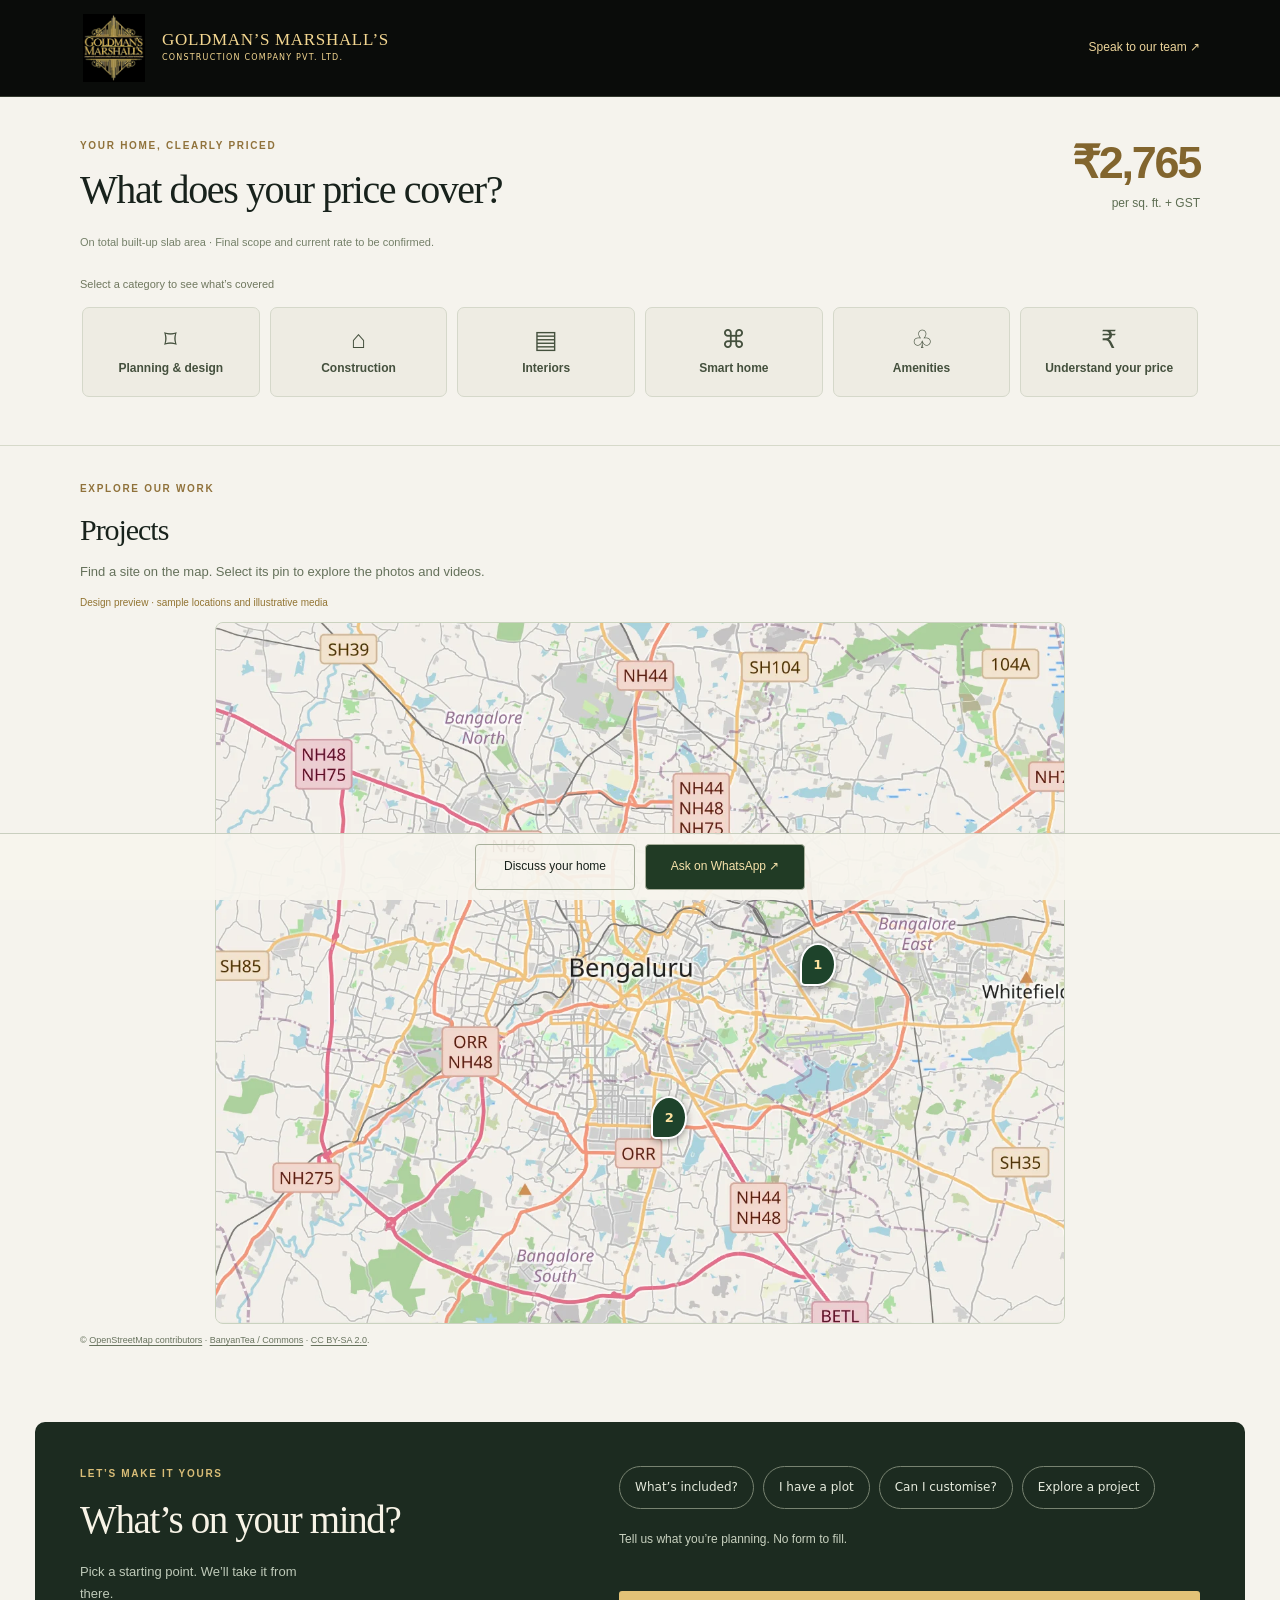
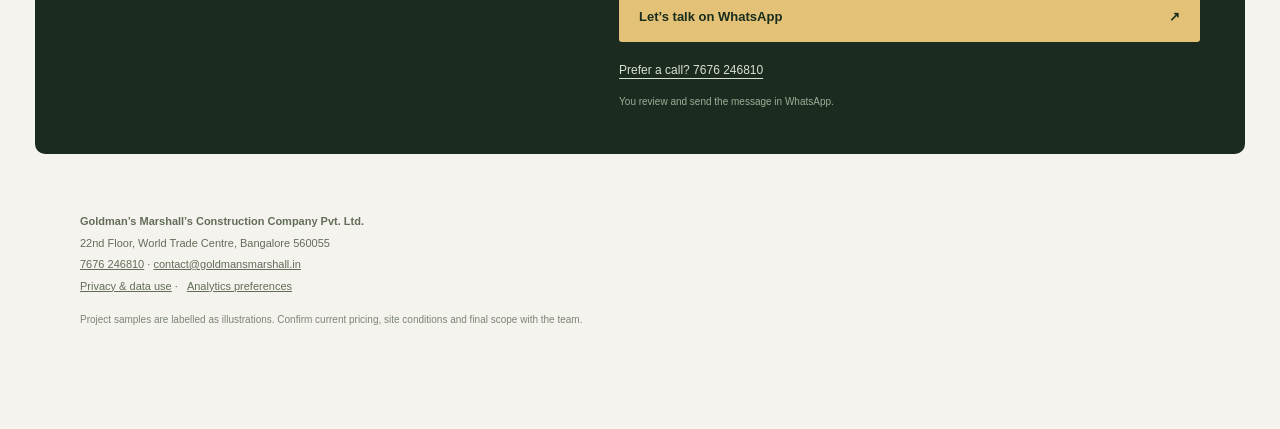
==== commit 0470a6ff: "refactor have a question & contact us page" ====
--- a/index.html
+++ b/index.html
@@ -1,7 +1,7 @@
-<!doctype html><html lang="en"><head><meta charset="utf-8"><meta name="viewport" content="width=device-width,initial-scale=1"><meta name="theme-color" content="#111310"><title>Goldman’s Marshall’s · Your home, clearly priced</title><meta name="description" content="Explore the construction proposal, package inclusions, materials and pricing questions from Goldman’s Marshall’s."><script>if(location.hash){history.replaceState(null,"",location.pathname+location.search)}if("scrollRestoration" in history)history.scrollRestoration="manual";addEventListener("load",()=>scrollTo({top:0,left:0,behavior:"instant"}),{once:true});</script><link rel="stylesheet" href="style.css?v=12"></head><body><header><a class="identity" href="#top"><img src="assets/logo.webp" alt="Goldman’s Marshall’s"><span>GOLDMAN’S MARSHALL’S<small>CONSTRUCTION COMPANY PVT. LTD.</small></span></a><a class="header-call" href="tel:+917676246810">Speak to our team ↗</a></header><main id="top"><section class="offer-section compact-proposal" id="offerings"><div class="proposal-top"><div><p class="eyebrow">YOUR HOME, CLEARLY PRICED</p><h1>What does your price cover?</h1></div><div class="proposal-rate"><strong>₹2,765</strong><span>per sq. ft. + GST</span></div></div><p class="proposal-basis">On total built-up slab area · Final scope and current rate to be confirmed.</p><div class="offerings">
+<!doctype html><html lang="en"><head><meta charset="utf-8"><meta name="viewport" content="width=device-width,initial-scale=1"><meta name="theme-color" content="#111310"><title>Goldman’s Marshall’s · Your home, clearly priced</title><meta name="description" content="Explore the construction proposal, package inclusions, materials and pricing questions from Goldman’s Marshall’s."><script>if(location.hash){history.replaceState(null,"",location.pathname+location.search)}if("scrollRestoration" in history)history.scrollRestoration="manual";addEventListener("load",()=>scrollTo({top:0,left:0,behavior:"instant"}),{once:true});</script><link rel="stylesheet" href="style.css?v=13"></head><body><header><a class="identity" href="#top"><img src="assets/logo.webp" alt="Goldman’s Marshall’s"><span>GOLDMAN’S MARSHALL’S<small>CONSTRUCTION COMPANY PVT. LTD.</small></span></a><a class="header-call" href="tel:+917676246810">Speak to our team ↗</a></header><main id="top"><section class="offer-section compact-proposal" id="offerings"><div class="proposal-top"><div><p class="eyebrow">YOUR HOME, CLEARLY PRICED</p><h1>What does your price cover?</h1></div><div class="proposal-rate"><strong>₹2,765</strong><span>per sq. ft. + GST</span></div></div><p class="proposal-basis">On total built-up slab area · Final scope and current rate to be confirmed.</p><div class="offerings">
 <details class="category"><summary><span class="num">01</span><span class="summary-text"><b>Planning & design</b><small>From your family’s brief to working drawings</small></span><span class="plus" aria-hidden="true">+</span></summary><div class="category-body"><p class="intro">A plan shaped around the way you want to live.</p><details class="sub"><summary>Architecture & drawings <span>+</span></summary><div><p>2D planning, 3D elevation, GFC drawings, Vastu and structural design are listed in the proposal. PDF drawing copies are shared with the plot owner.</p><p class="tag">Included within proposal scope</p></div></details><details class="sub"><summary>How the design process works <span>+</span></summary><div><ol><li>Architect takes a design brief from the family.</li><li>One or two floor-plan options are presented after 7–10 days.</li><li>Feedback is incorporated before the elevation design.</li></ol><p>The proposal mentions unlimited design changes in its overview, while the process describes typical iterations. Agree the change process in the contract.</p></div></details><details class="sub"><summary>Soil testing, survey & approvals <span>+</span></summary><div><p>Site survey and soil testing are included. Assistance with approvals is described; government approval fees, permissions, borewell/tubewell and electrical connections are excluded in the terms.</p><p class="tag amber">Fees & external connections cost extra</p></div></details></div></details>
 <details class="category"><summary><span class="num">02</span><span class="summary-text"><b>Construction</b><small>Structure, materials, finishes & services</small></span><span class="plus" aria-hidden="true">+</span></summary><div class="category-body"><details class="sub"><summary>Structure & materials <span>+</span></summary><div><ul><li>JSW FE 550 D TMT steel.</li><li>M20/M25 RMC, or as specified by the structural engineer.</li><li>Ultratech / Birla / ACC cement.</li><li>Wire-cut red bricks; waterproofing and anti-termite treatment.</li></ul><p>Foundation assumptions: regular soil with bearing capacity of at least 180 kN/m² and depth up to 5 ft. Unusual soil, water or rock conditions can affect price and timeline.</p></div></details><details class="sub"><summary>Flooring & finish allowances <span>+</span></summary><div><dl><dt>Living room tiles</dt><dd>Up to ₹180 / sq. ft.</dd><dt>Bedroom tiles</dt><dd>Up to ₹160 / sq. ft.</dd><dt>Parking tiles</dt><dd>Up to ₹80 / sq. ft.</dd><dt>Bathroom fittings</dt><dd>Up to ₹60,000 / bathroom</dd></dl><p>Selection above the allowance costs extra. Tile adhesive fixing is listed as additional. Brand, size and installation details follow the agreed specification.</p></div></details><details class="sub"><summary>Doors, plumbing & electrical <span>+</span></summary><div><ul><li>Teak main door allowance up to ₹80,000.</li><li>Internal door allowance up to ₹16,000 per door.</li><li>White UPVC windows with toughened glass and mosquito mesh.</li><li>Ashirvad piping; electrical brands as specified in the proposal.</li><li>10,000-litre underground sump; additional capacity costs extra.</li></ul><p>One toilet per 1,000 sq. ft. of built-up area; additional toilets are charged separately. AC/networking and EV wiring need separate scope confirmation.</p></div></details><details class="sub"><summary>Site works & boundaries <span>+</span></summary><div><p>Compound wall, parapet, elevation, waterproofing, overhead tank and rainwater harvesting are listed, subject to their specification limits. Demolition, if needed, is charged at actuals.</p></div></details></div></details>
 <details class="category"><summary><span class="num">03</span><span class="summary-text"><b>Interiors</b><small>Kitchen, wardrobes, TV unit & ceilings</small></span><span class="plus" aria-hidden="true">+</span></summary><div class="category-body"><details class="sub"><summary>Modular kitchen <span>+</span></summary><div><p>A 10-ft modular kitchen, subject to GFC drawings, with BWP plywood, laminate finish and soft-close hardware. Chimney and hob are listed.</p><p>One kitchen is included per 3,000 sq. ft. built-up area. Additional kitchens are charged pro-rata. Island kitchen and breakfast counter are additional.</p></div></details><details class="sub"><summary>Wardrobes, TV unit & false ceiling <span>+</span></summary><div><p>Wardrobes up to 6-ft wide per bedroom, extending to ceiling or false ceiling; TV unit, up to five decorative artificial plants and whole-house false ceiling as specified.</p><p>Dimensions, finishes and hardware follow the agreed design and detailed proposal.</p></div></details><details class="sub"><summary>What is a custom upgrade? <span>+</span></summary><div><p>Additional wall cladding, furniture, curtains, appliances and expanded interior work are separately priced. The overview and detailed specification overlap on items such as vanity; confirm these in the final schedule.</p><p class="tag amber">Custom additions priced separately</p></div></details></div></details>
 <details class="category"><summary><span class="num">04</span><span class="summary-text"><b>Smart home automation</b><small>Convenience, safety & connected features</small></span><span class="plus" aria-hidden="true">+</span></summary><div class="category-body"><details class="sub"><summary>Features listed in the package <span>+</span></summary><div><ul><li>Smart switches and lights in the drawing room.</li><li>Gas-leakage sensor and washroom SOS alarm.</li><li>Two CCTV cameras in the detailed amenities list.</li><li>One main-door smart lock with VDP provisioning.</li></ul><p>Wall-mounted sensors are also listed; quantities and device specifications need confirmation.</p></div></details><details class="sub"><summary>Extended automation <span>+</span></summary><div><p>App-controlled appliances, synchronised speakers, curtain controllers, smoke detectors, irrigation and other expanded automation are described as additional-cost options.</p><p class="tag amber">Additional cost</p></div></details></div></details>
 <details class="category"><summary><span class="num">05</span><span class="summary-text"><b>Amenities</b><small>Outdoor spaces, parking & thoughtful additions</small></span><span class="plus" aria-hidden="true">+</span></summary><div class="category-body"><details class="sub"><summary>Garden, parking & rainwater harvesting <span>+</span></summary><div><p>The detailed proposal lists a 10 × 10 ft artificial terrace garden or natural ground-floor lawn, layout-dependent parking and 4,000-litre rainwater harvesting.</p><p class="tag outline">Garden scope needs confirmation</p><p>Terrace gardens also appear in exclusion lists. The exact surface, size and type must be agreed before this is presented as included.</p></div></details><details class="sub"><summary>Optional amenities <span>+</span></summary><div><p>Swimming pool, home theatre, elevator, pergola, barbecue and natural-grass terrace garden are excluded or separately priced. Bathtub/Jacuzzi is additional in the detailed specification.</p><p>Courtyard, double-height areas, acupressure path and healthcare area appear in the overview but need a confirmed scope and layout.</p></div></details></div></details>
-<details class="category"><summary><span class="summary-text"><b>Understand your price</b><small>GST, area, allowances and extras</small></span></summary><div class="category-body"><details class="sub"><summary>What does ₹2,765 cover? <span>+</span></summary><div><p>The supplied proposal’s rate is ₹2,765 per sq. ft., plus GST, calculated on total built-up slab area across floors. Ask the team to confirm the current rate and your project-specific quotation.</p></div></details><details class="sub"><summary>What costs extra? <span>+</span></summary><div><p>Selections above allowances, additional scope, extra kitchens/toilets, demolition, ground conditions, government fees and excluded amenities may add cost. Finalise a written inclusion/exclusion schedule before agreeing the total.</p></div></details><details class="sub"><summary>Timeline & changes <span>+</span></summary><div><p>The proposal states 12 months plus a three-month grace period. Your contract should confirm start conditions, site dependencies, changes and the final delivery schedule.</p></div></details></div></details></div></section><section class="projects-section" id="projects"><p class="eyebrow">EXPLORE OUR WORK</p><h2>Projects</h2><p class="projects-intro">Find a site on the map. Select its pin to explore the photos and videos.</p><p class="project-preview-note">Design preview · sample locations and illustrative media</p><div id="project-map" aria-label="Bangalore construction projects"></div><div id="project-selector" class="project-selector" aria-label="Choose a project"></div><section id="project-detail" class="project-detail" aria-live="polite" hidden><button type="button" class="project-close" id="project-close" aria-label="Close project photos">×</button><p class="eyebrow" id="project-status"></p><h3 id="project-name"></h3><p id="project-description"></p><p class="swipe-hint">Swipe across to explore photos & videos →</p><div id="project-media" class="project-media"></div></section></section><section class="next-section" id="next"><p class="eyebrow">YOUR NEXT STEP</p><h2>From a question to a clear proposal.</h2><div class="next-steps"><article><b>01</b><h3>Tell us about your plot</h3><p>Share the location, approximate area and what you want to build.</p></article><article><b>02</b><h3>Discuss your requirements</h3><p>Ask about design, inclusions, allowances and site-specific conditions.</p></article><article><b>03</b><h3>Agree the detailed scope</h3><p>Request a site assessment and written quotation before making a decision.</p></article></div></section><section class="enquiry-section" id="enquiry"><p class="eyebrow">LET’S TALK ABOUT YOUR HOME</p><h2>Have a question? Start here.</h2><p>Share a few details and continue on WhatsApp. You choose when to send your message.</p><form id="enquiry-form"><label for="lead-name">Your name</label><input id="lead-name" name="name" autocomplete="name" required maxlength="100"><label for="lead-phone">Phone number</label><input id="lead-phone" name="phone" type="tel" inputmode="tel" autocomplete="tel" required maxlength="20"><label for="lead-locality">Plot locality</label><input id="lead-locality" name="locality" required maxlength="120" placeholder="For example, JP Nagar"><label for="lead-plot">Do you own a plot?</label><select id="lead-plot" required><option value="">Choose an option</option><option>Yes</option><option>Planning to buy</option><option>Exploring options</option></select><label class="check-label"><input id="lead-consent" type="checkbox" required> I agree to share these details with Goldman’s Marshall’s for this enquiry via WhatsApp. <a href="privacy.html">Privacy notice</a></label><button class="button gold" type="submit">Continue on WhatsApp ↗</button><p id="enquiry-feedback" role="status"></p><a id="whatsapp-ready" class="button" target="_blank" rel="noopener" hidden>Open prepared enquiry on WhatsApp ↗</a><small>Your details are not submitted by this website. Send the prepared message in WhatsApp to complete your enquiry.</small></form></section></main><footer><p><strong>Goldman’s Marshall’s Construction Company Pvt. Ltd.</strong></p><p>22nd Floor, World Trade Centre, Bangalore 560055</p><p><a href="tel:+917676246810">7676 246810</a> · <a href="mailto:contact@goldmansmarshall.in">contact@goldmansmarshall.in</a></p><p><a href="privacy.html">Privacy & data use</a> · <button class="privacy-settings" type="button" id="privacy-settings">Analytics preferences</button></p><small>Project samples are labelled as illustrations. Confirm current pricing, site conditions and final scope with the team.</small></footer><div class="mobile-bar lead-bar"><a href="#enquiry" data-action="enquiry_open">Request a callback</a><a data-whatsapp data-action="whatsapp_click" target="_blank" rel="noopener">Ask on WhatsApp ↗</a></div><aside class="consent-banner" id="consent-banner" hidden aria-label="Analytics choice"><p>Allow optional analytics to help us understand visits and enquiries? You can still use the site without it. <a href="privacy.html">Details</a></p><button id="consent-accept" type="button">Allow analytics</button><button id="consent-decline" type="button">Continue without</button></aside><script src="site-config.js?v=12"></script><script src="leads.js?v=12"></script><script src="app.js?v=12"></script><script src="projects-data.js?v=12"></script><script src="projects.js?v=12"></script></body></html>
+<details class="category"><summary><span class="summary-text"><b>Understand your price</b><small>GST, area, allowances and extras</small></span></summary><div class="category-body"><details class="sub"><summary>What does ₹2,765 cover? <span>+</span></summary><div><p>The supplied proposal’s rate is ₹2,765 per sq. ft., plus GST, calculated on total built-up slab area across floors. Ask the team to confirm the current rate and your project-specific quotation.</p></div></details><details class="sub"><summary>What costs extra? <span>+</span></summary><div><p>Selections above allowances, additional scope, extra kitchens/toilets, demolition, ground conditions, government fees and excluded amenities may add cost. Finalise a written inclusion/exclusion schedule before agreeing the total.</p></div></details><details class="sub"><summary>Timeline & changes <span>+</span></summary><div><p>The proposal states 12 months plus a three-month grace period. Your contract should confirm start conditions, site dependencies, changes and the final delivery schedule.</p></div></details></div></details></div></section><section class="projects-section" id="projects"><p class="eyebrow">EXPLORE OUR WORK</p><h2>Projects</h2><p class="projects-intro">Find a site on the map. Select its pin to explore the photos and videos.</p><p class="project-preview-note">Design preview · sample locations and illustrative media</p><div id="project-map" aria-label="Bangalore construction projects"></div><div id="project-selector" class="project-selector" aria-label="Choose a project"></div><section id="project-detail" class="project-detail" aria-live="polite" hidden><button type="button" class="project-close" id="project-close" aria-label="Close project photos">×</button><p class="eyebrow" id="project-status"></p><h3 id="project-name"></h3><p id="project-description"></p><p class="swipe-hint">Swipe across to explore photos & videos →</p><div id="project-media" class="project-media"></div></section></section><section class="conversation-section" id="enquiry"><div class="conversation-heading"><p class="eyebrow">LET’S MAKE IT YOURS</p><h2>What’s on your mind?</h2><p>Pick a starting point. We’ll take it from there.</p></div><div class="conversation-actions"><div class="question-options" aria-label="Choose a topic"><button type="button" data-question="I’d like to understand what is included in the price.">What’s included?</button><button type="button" data-question="I have a plot and would like to discuss building my home.">I have a plot</button><button type="button" data-question="I’d like to discuss a custom home design and its cost.">Can I customise?</button><button type="button" data-question="I’d like to know more about your construction projects and arranging a site visit.">Explore a project</button></div><p id="question-preview" aria-live="polite">Tell us what you’re planning. No form to fill.</p><a class="button conversation-whatsapp" id="conversation-whatsapp" data-action="whatsapp_click" target="_blank" rel="noopener">Let’s talk on WhatsApp <span>↗</span></a><a class="conversation-call" href="tel:+917676246810">Prefer a call? 7676 246810</a><small>You review and send the message in WhatsApp.</small></div></section></main><footer><p><strong>Goldman’s Marshall’s Construction Company Pvt. Ltd.</strong></p><p>22nd Floor, World Trade Centre, Bangalore 560055</p><p><a href="tel:+917676246810">7676 246810</a> · <a href="mailto:contact@goldmansmarshall.in">contact@goldmansmarshall.in</a></p><p><a href="privacy.html">Privacy & data use</a> · <button class="privacy-settings" type="button" id="privacy-settings">Analytics preferences</button></p><small>Project samples are labelled as illustrations. Confirm current pricing, site conditions and final scope with the team.</small></footer><div class="mobile-bar lead-bar"><a href="#enquiry" data-action="enquiry_open">Discuss your home</a><a data-whatsapp data-action="whatsapp_click" target="_blank" rel="noopener">Ask on WhatsApp ↗</a></div><aside class="consent-banner" id="consent-banner" hidden aria-label="Analytics choice"><p>Allow optional analytics to help us understand visits and enquiries? You can still use the site without it. <a href="privacy.html">Details</a></p><button id="consent-accept" type="button">Allow analytics</button><button id="consent-decline" type="button">Continue without</button></aside><script src="site-config.js?v=13"></script><script src="leads.js?v=13"></script><script src="app.js?v=13"></script><script src="projects-data.js?v=13"></script><script src="projects.js?v=13"></script></body></html>
--- a/style.css
+++ b/style.css
@@ -17,3 +17,6 @@
 
 /* A single lean opening: price and offering selector together. */
 .compact-proposal{padding-top:40px;padding-bottom:36px}.proposal-top{display:flex;justify-content:space-between;align-items:center;gap:30px}.proposal-top h1{font-size:40px;margin:0;line-height:1.15}.proposal-top .eyebrow{margin-bottom:12px}.proposal-rate{flex-shrink:0;text-align:right}.proposal-rate strong{display:block;font-size:45px;line-height:1.15;font-weight:600;letter-spacing:-.05em;color:#82652e}.proposal-rate span{display:block;font-size:12px;color:#5e6e53;margin-top:5px}.proposal-basis{font-size:11px;color:#758069;margin:19px 0 24px}.compact-proposal .swipe-hint{margin-bottom:12px}.compact-proposal .offer-tile{max-width:none}.projects-section{padding-top:35px}.projects-section h2{font-size:30px}@media(max-width:760px){.compact-proposal{padding:27px 23px 25px}.proposal-top{display:block}.proposal-top h1{font-size:29px;max-width:330px}.proposal-rate{display:flex;align-items:baseline;gap:12px;text-align:left;margin-top:20px}.proposal-rate strong{font-size:40px}.proposal-rate span{font-size:11px}.proposal-basis{font-size:10px;line-height:1.6;margin:12px 0 20px}.projects-section{padding-top:28px}}
+
+/* A direct conversation instead of steps and a contact form. */
+.conversation-section{margin:0 35px 25px;padding:44px 45px;background:#1c2b20;border-radius:10px;color:#f7f3e6;display:grid;grid-template-columns:1fr 1.2fr;gap:55px}.conversation-heading .eyebrow{color:#d9bd77}.conversation-heading h2{font-size:39px;margin:0 0 18px}.conversation-heading>p:last-child{font-size:13px;color:#bfcab9;max-width:250px}.question-options{display:flex;flex-wrap:wrap;gap:9px}.question-options button{font:12px system-ui;padding:11px 15px;min-height:43px;border:1px solid #788371;background:transparent;border-radius:22px;color:#e6ebdd;cursor:pointer}.question-options button:hover{border-color:#e0be70}.question-options button[aria-pressed=true]{background:#e2c47e;color:#1e3021;border-color:#e2c47e}#question-preview{font-size:12px;line-height:1.7;min-height:42px;color:#c8d1bf;margin:20px 0}.conversation-whatsapp{max-width:none;background:#e3c277;color:#192d1d;min-height:50px}.conversation-whatsapp:hover{background:#efd594}.conversation-call{display:block;font-size:12px;text-underline-offset:4px;margin-top:19px;color:#d9e2d0}.conversation-actions small{display:block;font-size:10px;margin-top:13px;color:#9eae95}@media(max-width:760px){.conversation-section{margin:0 15px 15px;padding:30px 22px;grid-template-columns:1fr;gap:17px}.conversation-heading h2{font-size:31px;margin-bottom:10px}.conversation-heading>p:last-child{max-width:none;margin-bottom:0}.question-options{gap:8px}.question-options button{font-size:11px;padding:10px 13px}#question-preview{margin:15px 0;min-height:38px}}
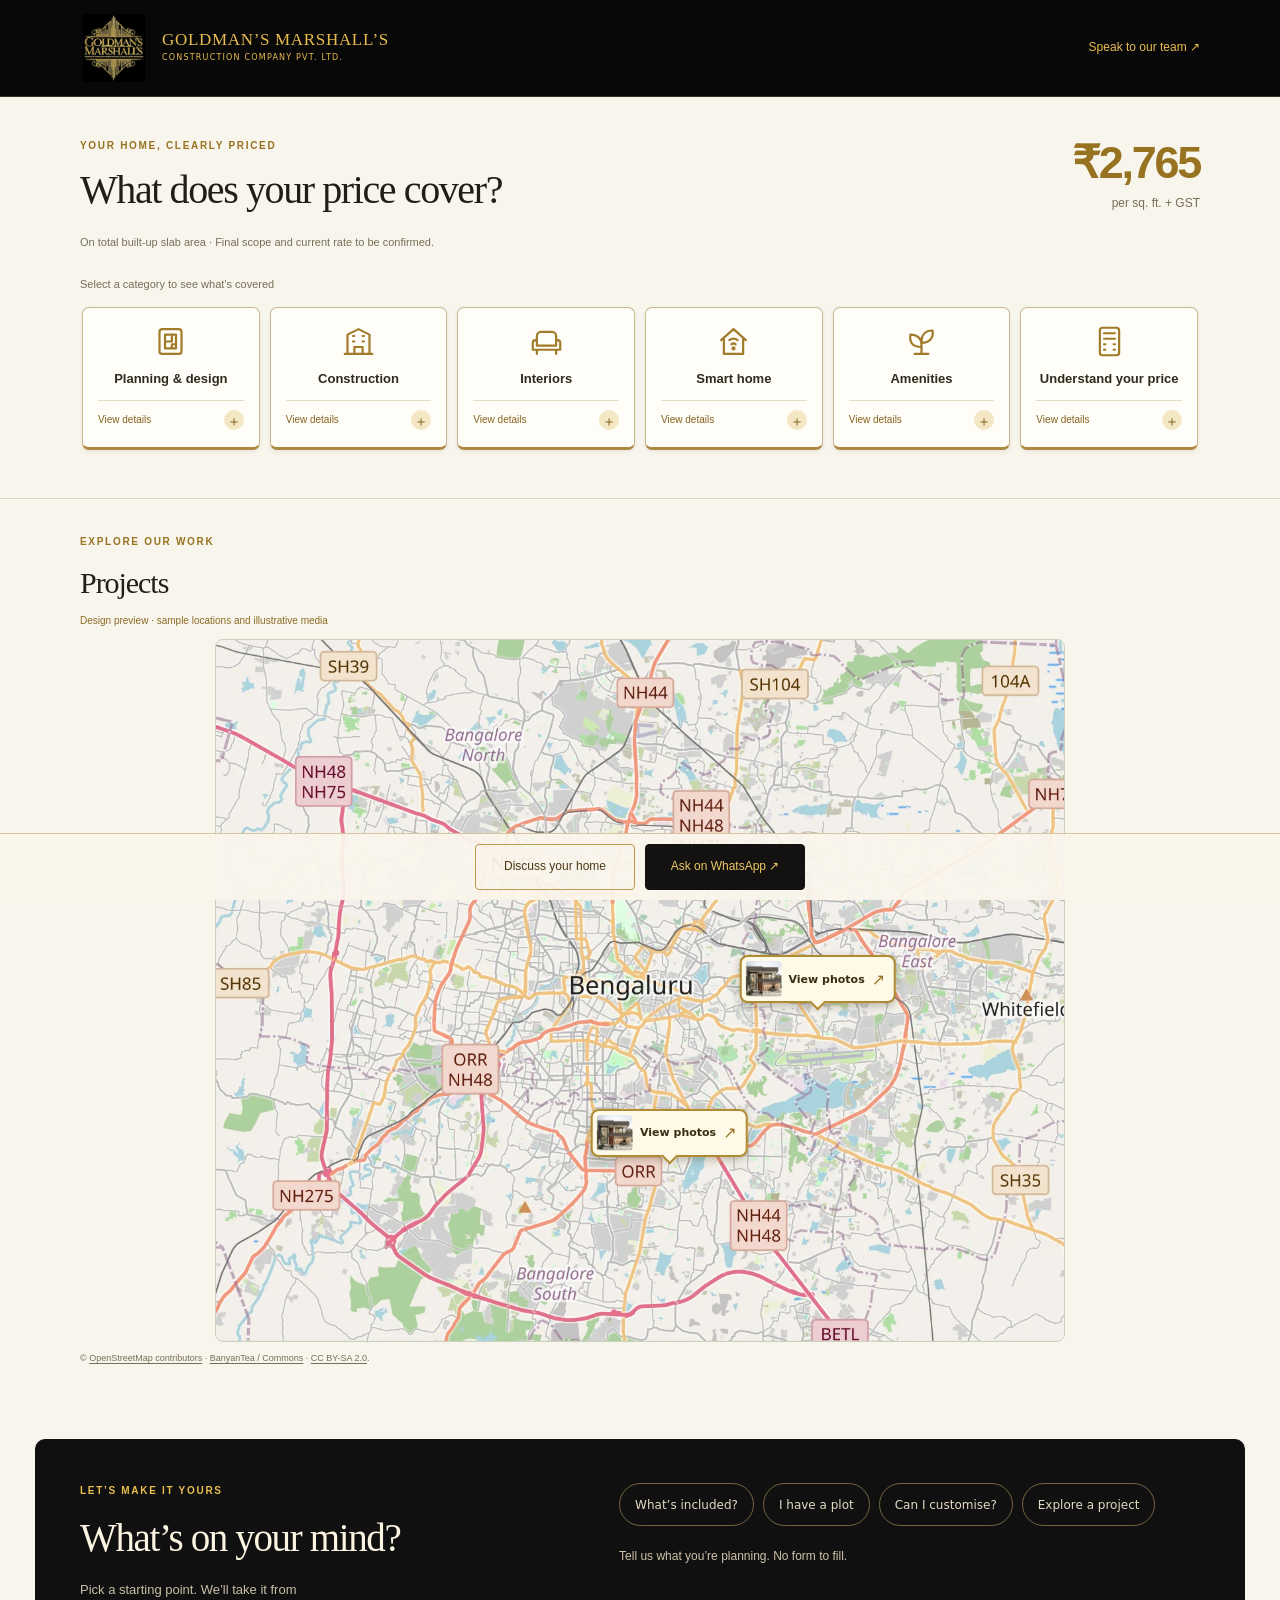
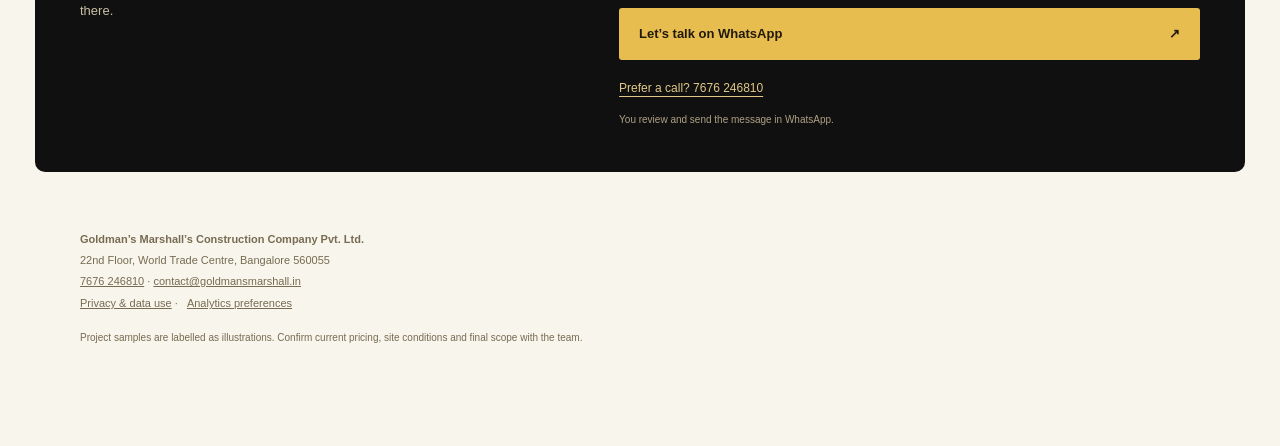
==== commit ab0afd6d: "updates by changing icons." ====
--- a/index.html
+++ b/index.html
@@ -1,7 +1,7 @@
-<!doctype html><html lang="en"><head><meta charset="utf-8"><meta name="viewport" content="width=device-width,initial-scale=1"><meta name="theme-color" content="#111310"><title>Goldman’s Marshall’s · Your home, clearly priced</title><meta name="description" content="Explore the construction proposal, package inclusions, materials and pricing questions from Goldman’s Marshall’s."><script>if(location.hash){history.replaceState(null,"",location.pathname+location.search)}if("scrollRestoration" in history)history.scrollRestoration="manual";addEventListener("load",()=>scrollTo({top:0,left:0,behavior:"instant"}),{once:true});</script><link rel="stylesheet" href="style.css?v=13"></head><body><header><a class="identity" href="#top"><img src="assets/logo.webp" alt="Goldman’s Marshall’s"><span>GOLDMAN’S MARSHALL’S<small>CONSTRUCTION COMPANY PVT. LTD.</small></span></a><a class="header-call" href="tel:+917676246810">Speak to our team ↗</a></header><main id="top"><section class="offer-section compact-proposal" id="offerings"><div class="proposal-top"><div><p class="eyebrow">YOUR HOME, CLEARLY PRICED</p><h1>What does your price cover?</h1></div><div class="proposal-rate"><strong>₹2,765</strong><span>per sq. ft. + GST</span></div></div><p class="proposal-basis">On total built-up slab area · Final scope and current rate to be confirmed.</p><div class="offerings">
+<!doctype html><html lang="en"><head><meta charset="utf-8"><meta name="viewport" content="width=device-width,initial-scale=1"><meta name="theme-color" content="#080808"><title>Goldman’s Marshall’s · Your home, clearly priced</title><meta name="description" content="Explore the construction proposal, package inclusions, materials and pricing questions from Goldman’s Marshall’s."><script>if(location.hash){history.replaceState(null,"",location.pathname+location.search)}if("scrollRestoration" in history)history.scrollRestoration="manual";addEventListener("load",()=>scrollTo({top:0,left:0,behavior:"instant"}),{once:true});</script><link rel="stylesheet" href="style.css?v=18"></head><body><header><a class="identity" href="#top"><img src="assets/logo.webp" alt="Goldman’s Marshall’s"><span>GOLDMAN’S MARSHALL’S<small>CONSTRUCTION COMPANY PVT. LTD.</small></span></a><a class="header-call" href="tel:+917676246810">Speak to our team ↗</a></header><main id="top"><section class="offer-section compact-proposal" id="offerings"><div class="proposal-top"><div><p class="eyebrow">YOUR HOME, CLEARLY PRICED</p><h1>What does your price cover?</h1></div><div class="proposal-rate"><strong>₹2,765</strong><span>per sq. ft. + GST</span></div></div><p class="proposal-basis">On total built-up slab area · Final scope and current rate to be confirmed.</p><div class="offerings">
 <details class="category"><summary><span class="num">01</span><span class="summary-text"><b>Planning & design</b><small>From your family’s brief to working drawings</small></span><span class="plus" aria-hidden="true">+</span></summary><div class="category-body"><p class="intro">A plan shaped around the way you want to live.</p><details class="sub"><summary>Architecture & drawings <span>+</span></summary><div><p>2D planning, 3D elevation, GFC drawings, Vastu and structural design are listed in the proposal. PDF drawing copies are shared with the plot owner.</p><p class="tag">Included within proposal scope</p></div></details><details class="sub"><summary>How the design process works <span>+</span></summary><div><ol><li>Architect takes a design brief from the family.</li><li>One or two floor-plan options are presented after 7–10 days.</li><li>Feedback is incorporated before the elevation design.</li></ol><p>The proposal mentions unlimited design changes in its overview, while the process describes typical iterations. Agree the change process in the contract.</p></div></details><details class="sub"><summary>Soil testing, survey & approvals <span>+</span></summary><div><p>Site survey and soil testing are included. Assistance with approvals is described; government approval fees, permissions, borewell/tubewell and electrical connections are excluded in the terms.</p><p class="tag amber">Fees & external connections cost extra</p></div></details></div></details>
 <details class="category"><summary><span class="num">02</span><span class="summary-text"><b>Construction</b><small>Structure, materials, finishes & services</small></span><span class="plus" aria-hidden="true">+</span></summary><div class="category-body"><details class="sub"><summary>Structure & materials <span>+</span></summary><div><ul><li>JSW FE 550 D TMT steel.</li><li>M20/M25 RMC, or as specified by the structural engineer.</li><li>Ultratech / Birla / ACC cement.</li><li>Wire-cut red bricks; waterproofing and anti-termite treatment.</li></ul><p>Foundation assumptions: regular soil with bearing capacity of at least 180 kN/m² and depth up to 5 ft. Unusual soil, water or rock conditions can affect price and timeline.</p></div></details><details class="sub"><summary>Flooring & finish allowances <span>+</span></summary><div><dl><dt>Living room tiles</dt><dd>Up to ₹180 / sq. ft.</dd><dt>Bedroom tiles</dt><dd>Up to ₹160 / sq. ft.</dd><dt>Parking tiles</dt><dd>Up to ₹80 / sq. ft.</dd><dt>Bathroom fittings</dt><dd>Up to ₹60,000 / bathroom</dd></dl><p>Selection above the allowance costs extra. Tile adhesive fixing is listed as additional. Brand, size and installation details follow the agreed specification.</p></div></details><details class="sub"><summary>Doors, plumbing & electrical <span>+</span></summary><div><ul><li>Teak main door allowance up to ₹80,000.</li><li>Internal door allowance up to ₹16,000 per door.</li><li>White UPVC windows with toughened glass and mosquito mesh.</li><li>Ashirvad piping; electrical brands as specified in the proposal.</li><li>10,000-litre underground sump; additional capacity costs extra.</li></ul><p>One toilet per 1,000 sq. ft. of built-up area; additional toilets are charged separately. AC/networking and EV wiring need separate scope confirmation.</p></div></details><details class="sub"><summary>Site works & boundaries <span>+</span></summary><div><p>Compound wall, parapet, elevation, waterproofing, overhead tank and rainwater harvesting are listed, subject to their specification limits. Demolition, if needed, is charged at actuals.</p></div></details></div></details>
 <details class="category"><summary><span class="num">03</span><span class="summary-text"><b>Interiors</b><small>Kitchen, wardrobes, TV unit & ceilings</small></span><span class="plus" aria-hidden="true">+</span></summary><div class="category-body"><details class="sub"><summary>Modular kitchen <span>+</span></summary><div><p>A 10-ft modular kitchen, subject to GFC drawings, with BWP plywood, laminate finish and soft-close hardware. Chimney and hob are listed.</p><p>One kitchen is included per 3,000 sq. ft. built-up area. Additional kitchens are charged pro-rata. Island kitchen and breakfast counter are additional.</p></div></details><details class="sub"><summary>Wardrobes, TV unit & false ceiling <span>+</span></summary><div><p>Wardrobes up to 6-ft wide per bedroom, extending to ceiling or false ceiling; TV unit, up to five decorative artificial plants and whole-house false ceiling as specified.</p><p>Dimensions, finishes and hardware follow the agreed design and detailed proposal.</p></div></details><details class="sub"><summary>What is a custom upgrade? <span>+</span></summary><div><p>Additional wall cladding, furniture, curtains, appliances and expanded interior work are separately priced. The overview and detailed specification overlap on items such as vanity; confirm these in the final schedule.</p><p class="tag amber">Custom additions priced separately</p></div></details></div></details>
 <details class="category"><summary><span class="num">04</span><span class="summary-text"><b>Smart home automation</b><small>Convenience, safety & connected features</small></span><span class="plus" aria-hidden="true">+</span></summary><div class="category-body"><details class="sub"><summary>Features listed in the package <span>+</span></summary><div><ul><li>Smart switches and lights in the drawing room.</li><li>Gas-leakage sensor and washroom SOS alarm.</li><li>Two CCTV cameras in the detailed amenities list.</li><li>One main-door smart lock with VDP provisioning.</li></ul><p>Wall-mounted sensors are also listed; quantities and device specifications need confirmation.</p></div></details><details class="sub"><summary>Extended automation <span>+</span></summary><div><p>App-controlled appliances, synchronised speakers, curtain controllers, smoke detectors, irrigation and other expanded automation are described as additional-cost options.</p><p class="tag amber">Additional cost</p></div></details></div></details>
 <details class="category"><summary><span class="num">05</span><span class="summary-text"><b>Amenities</b><small>Outdoor spaces, parking & thoughtful additions</small></span><span class="plus" aria-hidden="true">+</span></summary><div class="category-body"><details class="sub"><summary>Garden, parking & rainwater harvesting <span>+</span></summary><div><p>The detailed proposal lists a 10 × 10 ft artificial terrace garden or natural ground-floor lawn, layout-dependent parking and 4,000-litre rainwater harvesting.</p><p class="tag outline">Garden scope needs confirmation</p><p>Terrace gardens also appear in exclusion lists. The exact surface, size and type must be agreed before this is presented as included.</p></div></details><details class="sub"><summary>Optional amenities <span>+</span></summary><div><p>Swimming pool, home theatre, elevator, pergola, barbecue and natural-grass terrace garden are excluded or separately priced. Bathtub/Jacuzzi is additional in the detailed specification.</p><p>Courtyard, double-height areas, acupressure path and healthcare area appear in the overview but need a confirmed scope and layout.</p></div></details></div></details>
-<details class="category"><summary><span class="summary-text"><b>Understand your price</b><small>GST, area, allowances and extras</small></span></summary><div class="category-body"><details class="sub"><summary>What does ₹2,765 cover? <span>+</span></summary><div><p>The supplied proposal’s rate is ₹2,765 per sq. ft., plus GST, calculated on total built-up slab area across floors. Ask the team to confirm the current rate and your project-specific quotation.</p></div></details><details class="sub"><summary>What costs extra? <span>+</span></summary><div><p>Selections above allowances, additional scope, extra kitchens/toilets, demolition, ground conditions, government fees and excluded amenities may add cost. Finalise a written inclusion/exclusion schedule before agreeing the total.</p></div></details><details class="sub"><summary>Timeline & changes <span>+</span></summary><div><p>The proposal states 12 months plus a three-month grace period. Your contract should confirm start conditions, site dependencies, changes and the final delivery schedule.</p></div></details></div></details></div></section><section class="projects-section" id="projects"><p class="eyebrow">EXPLORE OUR WORK</p><h2>Projects</h2><p class="projects-intro">Find a site on the map. Select its pin to explore the photos and videos.</p><p class="project-preview-note">Design preview · sample locations and illustrative media</p><div id="project-map" aria-label="Bangalore construction projects"></div><div id="project-selector" class="project-selector" aria-label="Choose a project"></div><section id="project-detail" class="project-detail" aria-live="polite" hidden><button type="button" class="project-close" id="project-close" aria-label="Close project photos">×</button><p class="eyebrow" id="project-status"></p><h3 id="project-name"></h3><p id="project-description"></p><p class="swipe-hint">Swipe across to explore photos & videos →</p><div id="project-media" class="project-media"></div></section></section><section class="conversation-section" id="enquiry"><div class="conversation-heading"><p class="eyebrow">LET’S MAKE IT YOURS</p><h2>What’s on your mind?</h2><p>Pick a starting point. We’ll take it from there.</p></div><div class="conversation-actions"><div class="question-options" aria-label="Choose a topic"><button type="button" data-question="I’d like to understand what is included in the price.">What’s included?</button><button type="button" data-question="I have a plot and would like to discuss building my home.">I have a plot</button><button type="button" data-question="I’d like to discuss a custom home design and its cost.">Can I customise?</button><button type="button" data-question="I’d like to know more about your construction projects and arranging a site visit.">Explore a project</button></div><p id="question-preview" aria-live="polite">Tell us what you’re planning. No form to fill.</p><a class="button conversation-whatsapp" id="conversation-whatsapp" data-action="whatsapp_click" target="_blank" rel="noopener">Let’s talk on WhatsApp <span>↗</span></a><a class="conversation-call" href="tel:+917676246810">Prefer a call? 7676 246810</a><small>You review and send the message in WhatsApp.</small></div></section></main><footer><p><strong>Goldman’s Marshall’s Construction Company Pvt. Ltd.</strong></p><p>22nd Floor, World Trade Centre, Bangalore 560055</p><p><a href="tel:+917676246810">7676 246810</a> · <a href="mailto:contact@goldmansmarshall.in">contact@goldmansmarshall.in</a></p><p><a href="privacy.html">Privacy & data use</a> · <button class="privacy-settings" type="button" id="privacy-settings">Analytics preferences</button></p><small>Project samples are labelled as illustrations. Confirm current pricing, site conditions and final scope with the team.</small></footer><div class="mobile-bar lead-bar"><a href="#enquiry" data-action="enquiry_open">Discuss your home</a><a data-whatsapp data-action="whatsapp_click" target="_blank" rel="noopener">Ask on WhatsApp ↗</a></div><aside class="consent-banner" id="consent-banner" hidden aria-label="Analytics choice"><p>Allow optional analytics to help us understand visits and enquiries? You can still use the site without it. <a href="privacy.html">Details</a></p><button id="consent-accept" type="button">Allow analytics</button><button id="consent-decline" type="button">Continue without</button></aside><script src="site-config.js?v=13"></script><script src="leads.js?v=13"></script><script src="app.js?v=13"></script><script src="projects-data.js?v=13"></script><script src="projects.js?v=13"></script></body></html>
+<details class="category"><summary><span class="summary-text"><b>Understand your price</b><small>GST, area, allowances and extras</small></span></summary><div class="category-body"><details class="sub"><summary>What does ₹2,765 cover? <span>+</span></summary><div><p>The supplied proposal’s rate is ₹2,765 per sq. ft., plus GST, calculated on total built-up slab area across floors. Ask the team to confirm the current rate and your project-specific quotation.</p></div></details><details class="sub"><summary>What costs extra? <span>+</span></summary><div><p>Selections above allowances, additional scope, extra kitchens/toilets, demolition, ground conditions, government fees and excluded amenities may add cost. Finalise a written inclusion/exclusion schedule before agreeing the total.</p></div></details><details class="sub"><summary>Timeline & changes <span>+</span></summary><div><p>The proposal states 12 months plus a three-month grace period. Your contract should confirm start conditions, site dependencies, changes and the final delivery schedule.</p></div></details></div></details></div></section><section class="projects-section" id="projects"><p class="eyebrow">EXPLORE OUR WORK</p><h2>Projects</h2><p class="project-preview-note">Design preview · sample locations and illustrative media</p><div id="project-map" aria-label="Bangalore construction projects"></div><div id="project-selector" class="project-selector" aria-label="Choose a project"></div><section id="project-detail" class="project-detail" aria-live="polite" hidden><button type="button" class="project-close" id="project-close" aria-label="Close project photos">×</button><p class="eyebrow" id="project-status"></p><h3 id="project-name"></h3><p id="project-description"></p><p class="swipe-hint">Swipe across to explore photos & videos →</p><div id="project-media" class="project-media"></div></section></section><section class="conversation-section" id="enquiry"><div class="conversation-heading"><p class="eyebrow">LET’S MAKE IT YOURS</p><h2>What’s on your mind?</h2><p>Pick a starting point. We’ll take it from there.</p></div><div class="conversation-actions"><div class="question-options" aria-label="Choose a topic"><button type="button" data-question="I’d like to understand what is included in the price.">What’s included?</button><button type="button" data-question="I have a plot and would like to discuss building my home.">I have a plot</button><button type="button" data-question="I’d like to discuss a custom home design and its cost.">Can I customise?</button><button type="button" data-question="I’d like to know more about your construction projects and arranging a site visit.">Explore a project</button></div><p id="question-preview" aria-live="polite">Tell us what you’re planning. No form to fill.</p><a class="button conversation-whatsapp" id="conversation-whatsapp" data-action="whatsapp_click" target="_blank" rel="noopener">Let’s talk on WhatsApp <span>↗</span></a><a class="conversation-call" href="tel:+917676246810">Prefer a call? 7676 246810</a><small>You review and send the message in WhatsApp.</small></div></section></main><footer><p><strong>Goldman’s Marshall’s Construction Company Pvt. Ltd.</strong></p><p>22nd Floor, World Trade Centre, Bangalore 560055</p><p><a href="tel:+917676246810">7676 246810</a> · <a href="mailto:contact@goldmansmarshall.in">contact@goldmansmarshall.in</a></p><p><a href="privacy.html">Privacy & data use</a> · <button class="privacy-settings" type="button" id="privacy-settings">Analytics preferences</button></p><small>Project samples are labelled as illustrations. Confirm current pricing, site conditions and final scope with the team.</small></footer><div class="mobile-bar lead-bar"><a href="#enquiry" data-action="enquiry_open">Discuss your home</a><a data-whatsapp data-action="whatsapp_click" target="_blank" rel="noopener">Ask on WhatsApp ↗</a></div><aside class="consent-banner" id="consent-banner" hidden aria-label="Analytics choice"><p>Allow optional analytics to help us understand visits and enquiries? You can still use the site without it. <a href="privacy.html">Details</a></p><button id="consent-accept" type="button">Allow analytics</button><button id="consent-decline" type="button">Continue without</button></aside><script src="site-config.js?v=18"></script><script src="leads.js?v=18"></script><script src="app.js?v=18"></script><script src="projects-data.js?v=18"></script><script src="projects.js?v=18"></script></body></html>
--- a/style.css
+++ b/style.css
@@ -20,3 +20,27 @@
 
 /* A direct conversation instead of steps and a contact form. */
 .conversation-section{margin:0 35px 25px;padding:44px 45px;background:#1c2b20;border-radius:10px;color:#f7f3e6;display:grid;grid-template-columns:1fr 1.2fr;gap:55px}.conversation-heading .eyebrow{color:#d9bd77}.conversation-heading h2{font-size:39px;margin:0 0 18px}.conversation-heading>p:last-child{font-size:13px;color:#bfcab9;max-width:250px}.question-options{display:flex;flex-wrap:wrap;gap:9px}.question-options button{font:12px system-ui;padding:11px 15px;min-height:43px;border:1px solid #788371;background:transparent;border-radius:22px;color:#e6ebdd;cursor:pointer}.question-options button:hover{border-color:#e0be70}.question-options button[aria-pressed=true]{background:#e2c47e;color:#1e3021;border-color:#e2c47e}#question-preview{font-size:12px;line-height:1.7;min-height:42px;color:#c8d1bf;margin:20px 0}.conversation-whatsapp{max-width:none;background:#e3c277;color:#192d1d;min-height:50px}.conversation-whatsapp:hover{background:#efd594}.conversation-call{display:block;font-size:12px;text-underline-offset:4px;margin-top:19px;color:#d9e2d0}.conversation-actions small{display:block;font-size:10px;margin-top:13px;color:#9eae95}@media(max-width:760px){.conversation-section{margin:0 15px 15px;padding:30px 22px;grid-template-columns:1fr;gap:17px}.conversation-heading h2{font-size:31px;margin-bottom:10px}.conversation-heading>p:last-child{max-width:none;margin-bottom:0}.question-options{gap:8px}.question-options button{font-size:11px;padding:10px 13px}#question-preview{margin:15px 0;min-height:38px}}
+
+/* Consistent icons and explicit button affordance. */
+.offer-tile{background:#fffdf6;border:1px solid #aeb8a0;border-bottom:3px solid #88977a;box-shadow:0 2px 4px #20331d10;min-height:126px;gap:10px;transition:background .15s,box-shadow .15s,transform .15s}.offer-tile .tile-symbol{display:grid;place-items:center;width:34px;height:34px;color:#687b4e}.tile-symbol svg{width:30px;height:30px}.tile-title{font-size:12px}.tile-affordance{display:flex;gap:12px;align-items:center;justify-content:space-between;width:100%;border-top:1px solid #dfe4d5;padding-top:9px;font-size:10px;font-weight:500;color:#526b3d}.tile-affordance>span{display:grid;place-items:center;width:20px;height:20px;background:#e7edde;border-radius:50%;font-size:14px}.offer-tile:hover{background:#f0f4e8;box-shadow:0 5px 12px #20331d20;transform:translateY(-2px)}.offer-tile:active{transform:translateY(1px);box-shadow:none}.offer-tile.selected{background:#1e321f;border-color:#1e321f;border-bottom-color:#c5a55a}.offer-tile.selected .tile-symbol{color:#ebd49a}.offer-tile.selected .tile-affordance{color:#e7d5a5;border-color:#ffffff30}.offer-tile.selected .tile-affordance>span{background:#ffffff18}.sub-tile{border-bottom:3px solid #a9b69a;box-shadow:0 2px 3px #20331d0b}.sub-tile:hover{background:#e6ecdc}@media(max-width:760px){.offer-tile{min-height:120px;flex-basis:115px;min-width:115px;padding:12px 10px}.tile-title{font-size:11px}.tile-affordance{font-size:9px;gap:5px}.tile-symbol svg{width:28px;height:28px}}@media(prefers-reduced-motion:reduce){.offer-tile{transition:none}.offer-tile:hover{transform:none}}
+
+/* Roomier selectors, shared across all offering categories. */
+.offer-tile{min-height:143px;min-width:145px;padding:17px 15px;gap:12px}.tile-title{font-size:13px}.tile-symbol svg{width:33px;height:33px}.sub-tiles{gap:11px;scrollbar-width:thin;scrollbar-color:#a3905c transparent}.sub-tile{flex:0 0 190px;min-width:190px;min-height:102px;display:flex;flex-direction:column;justify-content:space-between;gap:14px;padding:15px;text-align:left;background:#fffdf5;border:1px solid #adb99d;border-bottom:3px solid #8b9c7d;border-radius:6px;box-shadow:0 2px 4px #20331d12;cursor:pointer}.sub-tile-label{font-size:12px;line-height:1.45}.sub-tile-cue{display:flex;justify-content:space-between;align-items:center;gap:12px;border-top:1px solid #d8dfcd;padding-top:9px;font-size:10px;color:#526b3d;width:100%;font-weight:500}.sub-tile-cue>span{display:grid;place-items:center;border-radius:50%;background:#e7edde;width:20px;height:20px;font-size:14px}.sub-tile:hover{background:#edf2e4;box-shadow:0 4px 9px #20331d1c}.sub-tile.selected{background:#233b26;border-color:#233b26;color:#f3e2b6}.sub-tile.selected .sub-tile-cue{color:#e9d6a3;border-color:#ffffff30}.sub-tile.selected .sub-tile-cue>span{background:#ffffff18}@media(max-width:760px){.offer-tile{flex-basis:130px;min-width:130px;min-height:136px;padding:15px 12px}.tile-title{font-size:12px}.sub-tile{flex-basis:170px;min-width:170px;min-height:102px;padding:14px}.sub-tile-label{font-size:12px}.tile-symbol svg{width:30px;height:30px}}
+
+.sub-tile-icon{display:grid;place-items:center;width:32px;height:32px;color:#637b4c}.sub-tile-icon svg{width:28px;height:28px}.sub-tile{min-height:143px;gap:10px}.sub-tile-label{flex:1}.sub-tile.selected .sub-tile-icon{color:#ebd49a}@media(max-width:760px){.sub-tile{min-height:138px}.sub-tile-icon svg{width:26px;height:26px}}
+
+/* Map markers that visibly invite opening a gallery. */
+.map-tap-hint{display:flex;align-items:center;gap:9px;font-size:12px;color:#405734;margin:16px 0 12px}.map-tap-hint>span{font-size:22px;color:#8f6c2d}.map-pin{display:flex;align-items:center;gap:7px;width:auto;height:48px;min-width:127px;padding:4px 9px 4px 4px;background:#fffdf3;color:#233c27;border:2px solid #536e42;border-radius:8px;box-shadow:0 3px 9px #14230e45;overflow:visible}.map-pin::after{content:'';position:absolute;bottom:-7px;left:50%;width:10px;height:10px;background:inherit;border-right:2px solid #536e42;border-bottom:2px solid #536e42;transform:translateX(-50%) rotate(45deg)}.map-pin .pin-thumbnail{width:36px;height:36px;object-fit:cover;border-radius:4px;flex-shrink:0}.map-pin .pin-action{font:600 11px/1.2 system-ui;white-space:nowrap}.map-pin .pin-arrow{font:16px system-ui;color:#7e612d}.map-pin:hover{background:#f1e4be;box-shadow:0 5px 15px #14230e55}.map-pin[aria-pressed=true]{background:#233c27;color:#fff0bd;outline:3px solid #fff9}.map-pin[aria-pressed=true] .pin-arrow{color:#efd090}@media(max-width:760px){.map-tap-hint{font-size:10px}.map-pin{height:44px;min-width:106px;padding:4px 6px 4px 4px;gap:5px}.map-pin .pin-thumbnail{width:31px;height:31px}.map-pin .pin-action{font-size:10px}.map-pin .pin-arrow{font-size:13px}}
+/* Company palette: logo black and gold, with warm ivory reading surfaces. */
+:root{--ink:#211e17;--gold:#e8bd50;--paper:#f8f5ed;--line:#ded5bf;--muted:#726952}
+body{color:var(--ink);background:var(--paper)}
+header{background:#080808;color:#e8bd50;border-color:#39301d}.header-call{color:#e8bd50}
+.eyebrow,.num,.proposal-rate strong{color:#977220}.proposal-rate span,.proposal-basis,.swipe-hint,.summary-text small{color:#786e57}
+.offer-tile{background:#fffdf7;color:#30291c;border-color:#c7b88f;border-bottom-color:#ac8840;box-shadow:0 2px 5px #36250a10}.offer-tile .tile-symbol{color:#a17b29}.tile-affordance{color:#85631f;border-color:#e6dcc5}.tile-affordance>span{background:#f3e7c4;color:#7d5b17}.offer-tile:hover{background:#f8edcf;box-shadow:0 5px 12px #6b4b1720}.offer-tile.selected{background:#141210;color:#f4d378;border-color:#5b4825;border-bottom-color:#e8bd50}.offer-tile.selected .tile-symbol,.offer-tile.selected .tile-affordance{color:#e8bd50}.offer-tile.selected .tile-affordance>span{background:#e8bd5020;color:#f3d788}
+.offering-panel,.project-detail{background:#f0eadb;border-color:#d6c59d}.inline-heading{border-color:#dacba9}.panel-close,.project-close{background:#faf5e8;border-color:#c9b582;color:#70531d}.project-close:hover{background:#edddb3}
+.sub-tile{background:#fffdf7;color:#40351f;border-color:#c9b78d;border-bottom-color:#ae8a40}.sub-tile-icon{color:#a17b29}.sub-tile-cue{color:#85631f;border-color:#e5d9bd}.sub-tile-cue>span{background:#f3e7c4}.sub-tile:hover{background:#f8edcf}.sub-tile.selected{background:#141210;color:#f4d378;border-color:#5b4825}.sub-tile.selected .sub-tile-icon,.sub-tile.selected .sub-tile-cue{color:#e8bd50}
+.sub>div,.sub-explanation{color:#665b45}.sub-explanation{border-color:#d4c49d}.tag{background:#e9dfc1;color:#685124}.tag.amber{background:#ebd59e;color:#65470d}.tag.outline{color:#7e6022;border-color:#b89a52}
+.projects-section{border-color:#ded5bf}.project-preview-note{color:#8c6b26}.project-detail>p:not(.eyebrow),.project-media figcaption,.map-credit{color:#786e57}.empty-media{background:#e8dfc9;color:#695c3c}
+.map-pin{background:#fff9e7;color:#3a2d13;border-color:#b08b32;box-shadow:0 3px 9px #30200045}.map-pin::after{border-color:#b08b32}.map-pin .pin-arrow{color:#9a7426}.map-pin:hover{background:#f1d98d}.map-pin[aria-pressed=true]{background:#111;color:#e8bd50;border-color:#e8bd50}.map-pin[aria-pressed=true] .pin-arrow{color:#e8bd50}
+.conversation-section{background:#101010;color:#fbf4e1}.conversation-heading .eyebrow{color:#e8bd50}.conversation-heading>p:last-child{color:#c9bfa7}.question-options button{border-color:#776540;color:#e4dac4}.question-options button:hover{border-color:#e8bd50}.question-options button[aria-pressed=true]{background:#e8bd50;color:#211a0c;border-color:#e8bd50}#question-preview{color:#cfc3a8}.conversation-whatsapp,.gold{background:#e8bd50;color:#211a0c}.conversation-whatsapp:hover,.gold:hover{background:#f4d479}.conversation-call{color:#e1c887}.conversation-actions small{color:#afa184}
+.lead-bar{background:#faf6ecef;border-color:#d6c49a}.lead-bar a{color:#4d3a15;border-color:#bc9a4f}.lead-bar a:last-child{background:#141210;color:#edc867;border-color:#141210}footer,footer small{color:#776b51}.consent-banner{background:#fcf8ed;border-color:#c7b482}.consent-banner button{background:#ebd598;border-color:#b9984b;color:#3d2c0d}:focus-visible{outline-color:#b38013}
